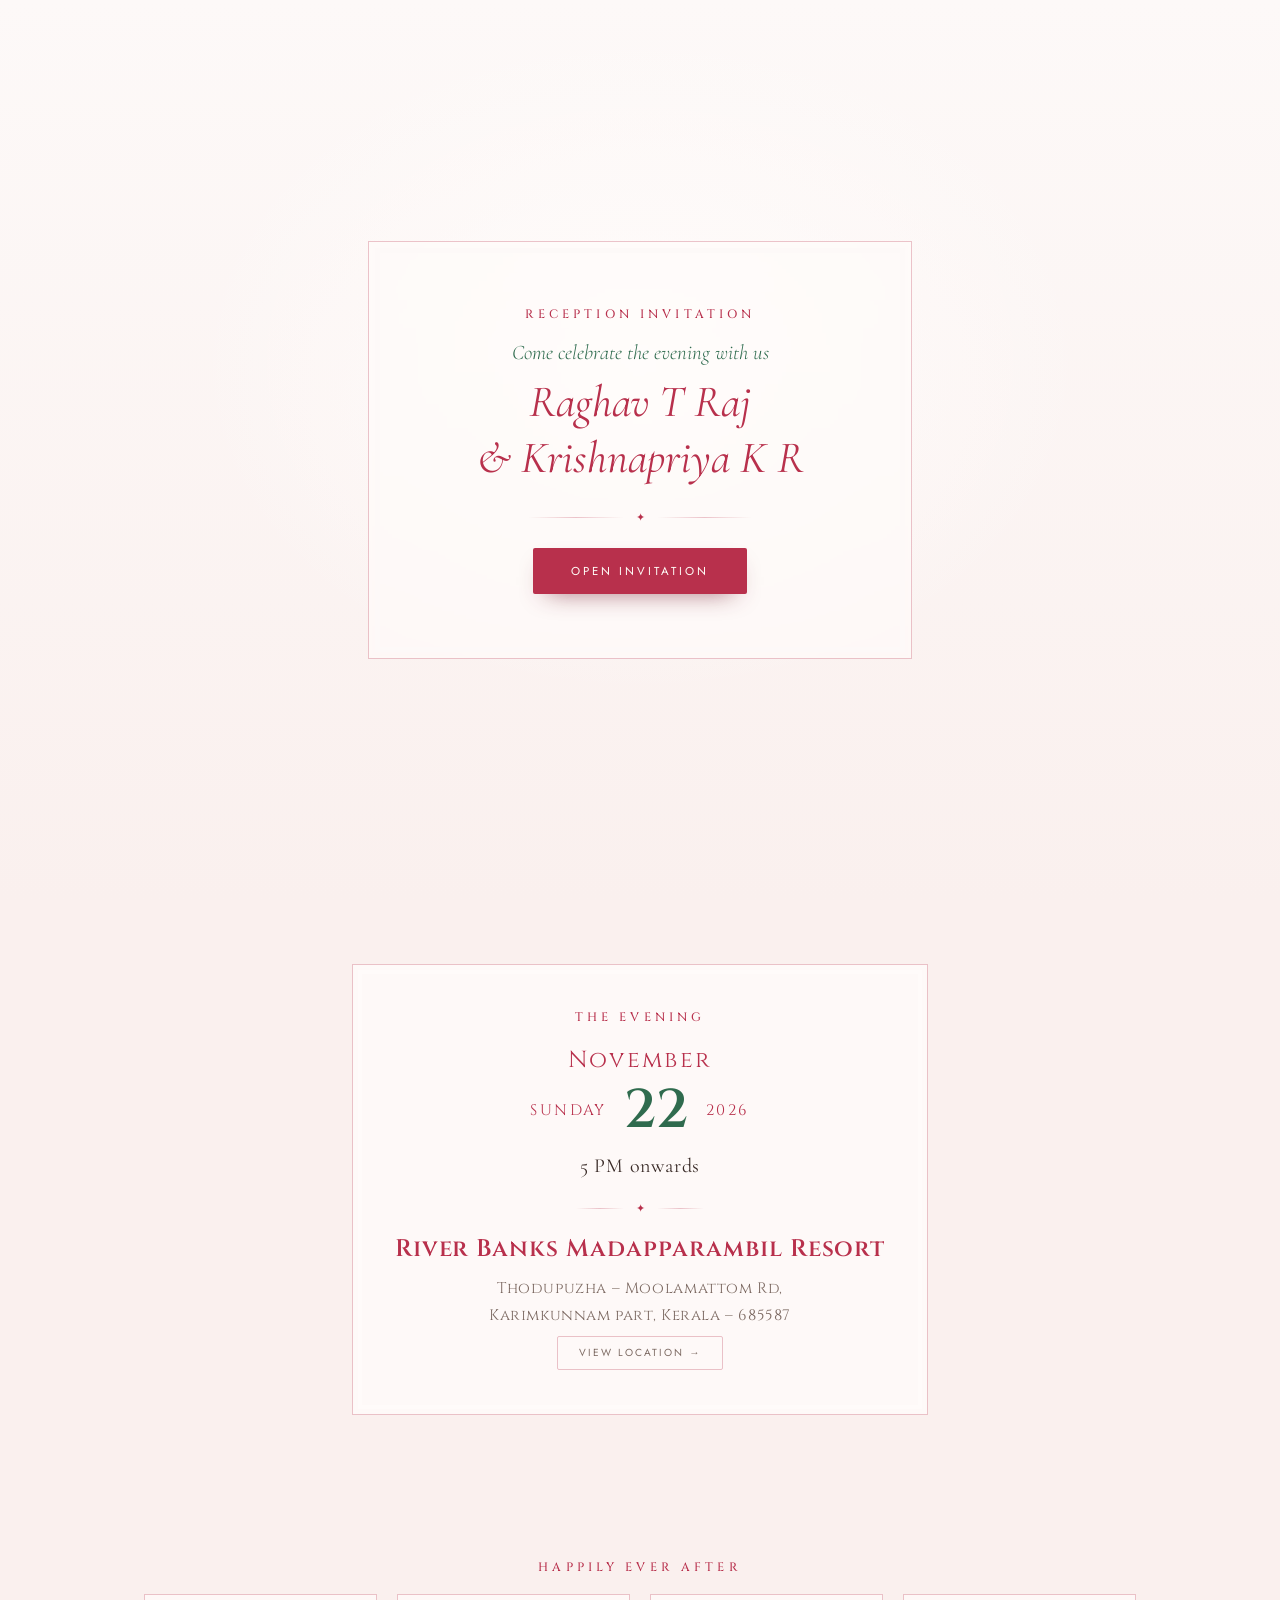
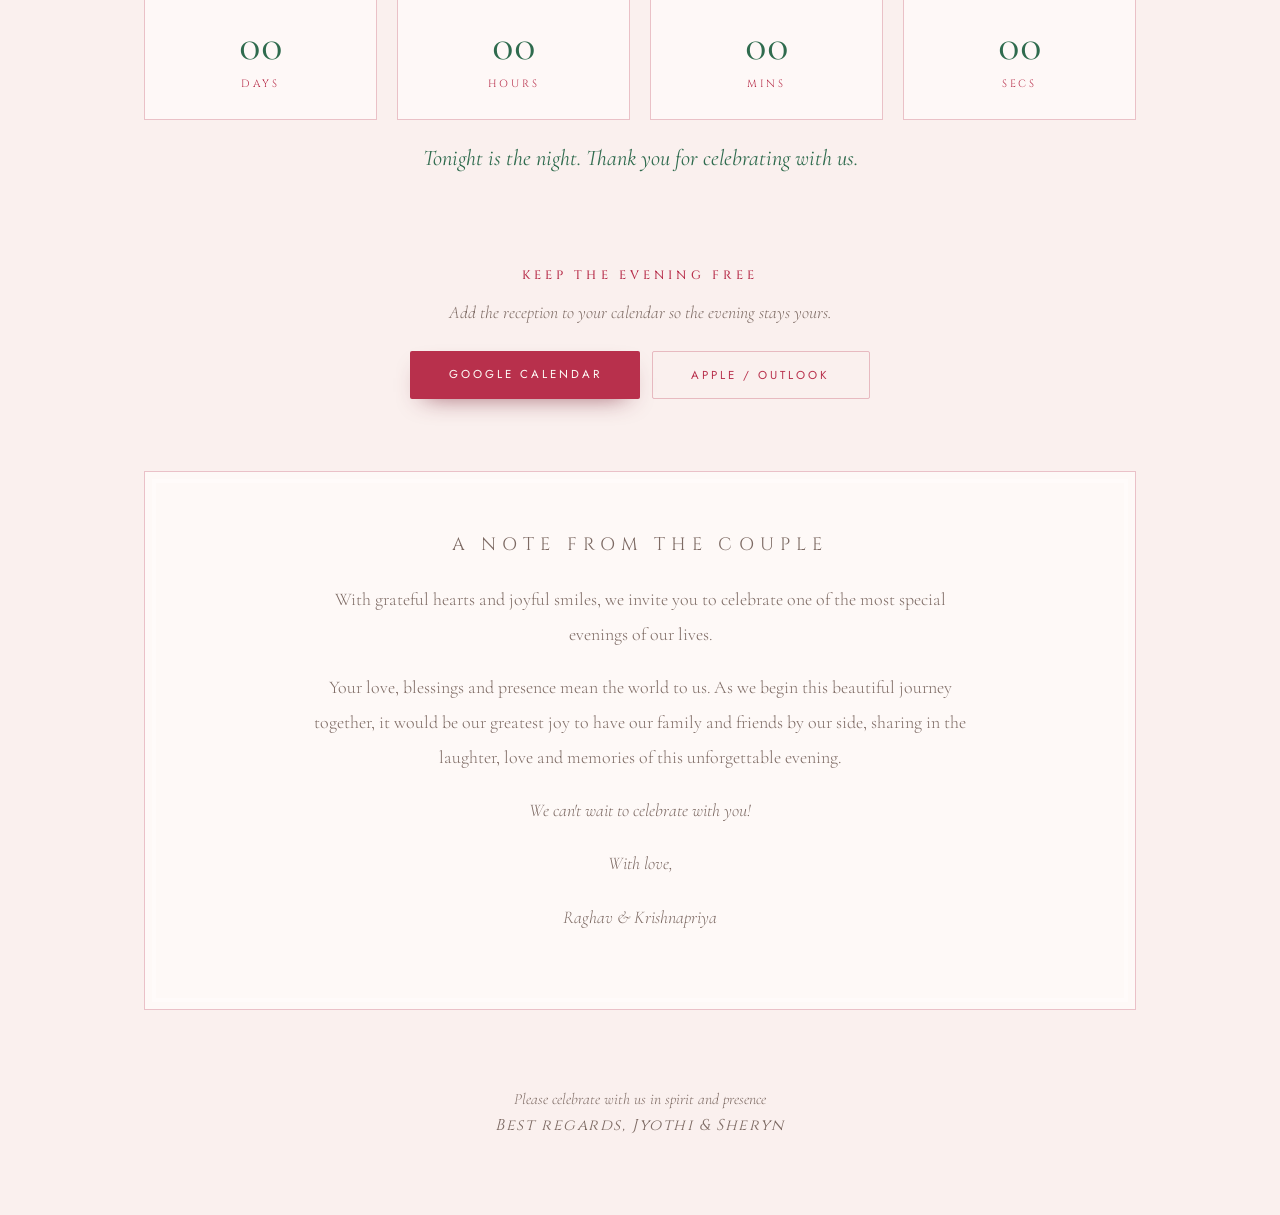
==== reception-8b0696e3be/index.html @ eb533128 "Move each invitation behind an unguessable URL The repository has to be public for free Pages hostin" ====
<!doctype html>
<html lang="en" data-theme="reception">
<head>
<meta charset="utf-8" />
<meta name="viewport" content="width=device-width, initial-scale=1" />
<meta name="robots" content="noindex, nofollow" />

<!-- ══════════════════════════════════════════════════════════
     THE RECEPTION · Sunday 22 November 2026
     Share this link only with guests invited to the reception.
     It carries no link to the wedding page.
     ══════════════════════════════════════════════════════════ -->

<title>Raghav &amp; Krishnapriya — Reception Invitation</title>
<meta name="description" content="Together with our families, we warmly invite you to celebrate the joyous occasion of our wedding reception on Sunday, 22 November 2026 at River Banks Madapparambil Resort." />
<meta property="og:type" content="website" />
<meta property="og:title" content="Raghav T Raj &amp; Krishnapriya K R — Reception Invitation" />
<meta property="og:description" content="Sunday, 22 November 2026 · 5 PM onwards · River Banks Madapparambil Resort, Karimkunnam." />

<link rel="preconnect" href="https://fonts.googleapis.com" />
<link rel="preconnect" href="https://fonts.gstatic.com" crossorigin />
<link href="https://fonts.googleapis.com/css2?family=Cinzel:wght@400;500;600&family=Cormorant+Garamond:ital,wght@0,300;0,400;0,500;0,600;1,300;1,400;1,500&family=Jost:wght@300;400;500&display=swap" rel="stylesheet" />
<link rel="stylesheet" href="../assets/css/styles.css" />
<link rel="icon" href="data:image/svg+xml,%3Csvg xmlns='http://www.w3.org/2000/svg' viewBox='0 0 100 100'%3E%3Ctext y='.9em' font-size='90'%3E%F0%9F%8C%B9%3C/text%3E%3C/svg%3E" />
</head>
<body class="is-locked">

<!-- ── 1. the gate ─────────────────────────────────────── -->
<div class="gate" id="gate">
  <div class="gate__card">
    <p class="eyebrow">Reception Invitation</p>
    <p class="script">Come celebrate the evening with us</p>
    <h1 class="gate__names">Raghav T Raj<br />&amp; Krishnapriya K R</h1>
    <div class="rule"><span></span>&#10022;<span></span></div>
    <button class="btn" id="openInvitation" type="button">Open Invitation</button>
  </div>
</div>

<div class="petals" id="petals" aria-hidden="true"></div>

<main class="page">

  <!-- ── 2. the invitation ─────────────────────────────── -->
  <section class="hero reveal">
    <p class="eyebrow">Wedding Reception</p>

    <p class="family">
      Mr. Raju T R &amp; Mrs Jayashree CK
      <span class="family__house">Thazhathemalayil (h), Thodupuzha East P O</span>
    </p>

    <p class="invitation">
      Together with our families, we warmly invite you to celebrate
      the joyous occasion of our son's wedding reception ceremony.
    </p>

    <h2 class="couple">
      <span class="couple__name">Raghav T Raj</span>
      <span class="couple__amp">&amp;</span>
      <span class="couple__name">Krishnapriya K R</span>
    </h2>

    <div class="rule rule--wide"><span></span>&#10022;<span></span></div>

    <p class="family">
      D/O Mr. Rajesh P R &amp; Mrs S Deepa
      <span class="family__house">Deepukrishna (h), East Kadungalloor, Aluva</span>
    </p>

    <p class="hero__date">Sunday &bull; 22 November 2026</p>

    <a class="scroll-cue" href="#details" aria-label="Scroll to the details"><span></span></a>
  </section>

  <!-- ── 3. the evening ────────────────────────────────── -->
  <section class="events" id="details">
    <div class="events__grid">
      <!--
        data-start / data-end are "YYYY-MM-DDTHH:MM" at the venue and
        data-tz is the venue's UTC offset. The card says "5 PM onwards",
        so the calendar entry is blocked out 5 PM – 9 PM; change data-end
        if you would rather it ran longer or shorter.
      -->
      <article class="card reveal"
               data-event
               data-countdown="true"
               data-title="Wedding Reception — Raghav T Raj &amp; Krishnapriya K R"
               data-start="2026-11-22T17:00"
               data-end="2026-11-22T21:00"
               data-tz="+05:30"
               data-location="River Banks Madapparambil Resort, Thodupuzha - Moolamattom Rd, Karimkunnam, Kerala 685587"
               data-map="https://www.google.com/maps/search/?api=1&amp;query=River%20Banks%20Madapparambil%20Resort%2C%20Thodupuzha%20-%20Moolamattom%20Rd%2C%20Karimkunnam%2C%20Kerala%20685587">
        <p class="eyebrow">The Evening</p>

        <p class="date-block">
          <span class="date-block__month">November</span>
          <span class="date-block__row">
            <span class="date-block__day">Sunday</span>
            <span class="date-block__num">22</span>
            <span class="date-block__year">2026</span>
          </span>
        </p>

        <p class="card__time">5 PM onwards</p>

        <div class="rule rule--sm"><span></span>&#10022;<span></span></div>

        <h3 class="card__venue">River Banks Madapparambil Resort</h3>
        <p class="card__address">
          Thodupuzha &ndash; Moolamattom Rd,<br />
          Karimkunnam part, Kerala &ndash; 685587
        </p>

        <a class="link" data-map-link target="_blank" rel="noopener">View Location &rarr;</a>
      </article>
    </div>
  </section>

  <!-- ── 4. countdown ──────────────────────────────────── -->
  <section class="countdown reveal">
    <p class="eyebrow">Happily Ever After</p>
    <div class="countdown__grid" id="countdownGrid" role="timer">
      <div class="unit"><span class="unit__num" data-days>00</span><span class="unit__label">Days</span></div>
      <div class="unit"><span class="unit__num" data-hours>00</span><span class="unit__label">Hours</span></div>
      <div class="unit"><span class="unit__num" data-mins>00</span><span class="unit__label">Mins</span></div>
      <div class="unit"><span class="unit__num" data-secs>00</span><span class="unit__label">Secs</span></div>
    </div>
    <p class="countdown__done" id="countdownDone" hidden>Tonight is the night. Thank you for celebrating with us.</p>
  </section>

  <!-- ── 5. add to calendar ────────────────────────────── -->
  <section class="calendar reveal">
    <p class="eyebrow">Keep the Evening Free</p>
    <p class="calendar__hint">Add the reception to your calendar so the evening stays yours.</p>
    <div class="calendar__actions" id="calendarActions"></div>
  </section>

  <!-- ── 6. a note from the couple ─────────────────────── -->
  <section class="note reveal">
    <div class="note__frame">
      <p class="eyebrow">A Note From the Couple</p>
      <p>With grateful hearts and joyful smiles, we invite you to celebrate one of
         the most special evenings of our lives.</p>
      <p>Your love, blessings and presence mean the world to us. As we begin this
         beautiful journey together, it would be our greatest joy to have our family
         and friends by our side, sharing in the laughter, love and memories of this
         unforgettable evening.</p>
      <p class="note__accent">We can't wait to celebrate with you!</p>
      <p class="note__sign">With love,</p>
      <p class="note__couple">Raghav &amp; Krishnapriya</p>
    </div>
  </section>

  <footer class="footer">
    <p>Please celebrate with us in spirit and presence</p>
    <p class="footer__regards">Best regards, Jyothi &amp; Sheryn</p>
  </footer>

</main>

<script src="../assets/js/main.js"></script>
</body>
</html>
---- assets/css/styles.css ----
/* ══════════════════════════════════════════════════════════
   Raghav & Krishnapriya — shared stylesheet.

   One layout system, two palettes, matched to the printed
   cards: crimson and deep green on cream. The palette is
   chosen by `data-theme` on <html>:

       data-theme="wedding"    coral-marigold accents
       data-theme="reception"  blush-rose accents
   ══════════════════════════════════════════════════════════ */

:root {
  --cream:     #fdfbf7;
  --cream-2:   #f8f2e9;
  --cream-3:   #f3ead9;
  --wash-1:    #fffdf9;
  --wash-2:    #fbf3ea;
  --wash-3:    #f5ebdc;

  --ink:       #3a2b28;
  --muted:     #7d6a63;
  --crimson:   #b8304c;
  --crimson-d: #99263e;
  --green:     #2f6b4e;
  --petal:     #e8604f;
  --line:      rgba(184, 48, 76, .28);

  --display: "Cinzel", "Cormorant Garamond", Georgia, serif;
  --serif:   "Cormorant Garamond", Georgia, "Times New Roman", serif;
  --sans:    "Jost", "Helvetica Neue", Arial, sans-serif;

  --measure: 62rem;
  --ease: cubic-bezier(.22, .61, .36, 1);

  /* A tiny tiled noise field, inline so the page stays one request. */
  --grain: url("data:image/svg+xml,%3Csvg xmlns='http://www.w3.org/2000/svg' width='180' height='180'%3E%3Cfilter id='n'%3E%3CfeTurbulence type='fractalNoise' baseFrequency='.85' numOctaves='3'/%3E%3C/filter%3E%3Crect width='100%25' height='100%25' filter='url(%23n)' opacity='.2'/%3E%3C/svg%3E");
}

[data-theme="reception"] {
  --cream:   #fdf9f8;
  --cream-2: #faf0ee;
  --cream-3: #f4e4e2;
  --wash-1:  #fffcfb;
  --wash-2:  #fdf1ef;
  --wash-3:  #f8e6e4;
  --petal:   #e9a7ae;
}

*, *::before, *::after { box-sizing: border-box; }

html { scroll-behavior: smooth; }

body {
  margin: 0;
  min-height: 100dvh;
  font-family: var(--serif);
  color: var(--ink);
  background: var(--cream-2);
  -webkit-font-smoothing: antialiased;
  text-rendering: optimizeLegibility;
}

/* Cream wash plus a faint grain, so large flat areas never
   read as plain white. */
body::before {
  content: "";
  position: fixed;
  inset: 0;
  z-index: -2;
  background:
    radial-gradient(60rem 40rem at 15% -10%, var(--wash-1) 0%, transparent 60%),
    radial-gradient(50rem 40rem at 90% 8%, var(--wash-2) 0%, transparent 55%),
    radial-gradient(70rem 50rem at 50% 110%, var(--wash-3) 0%, transparent 60%),
    linear-gradient(180deg, var(--cream), var(--cream-2) 55%, var(--cream-3));
}

body::after {
  content: "";
  position: fixed;
  inset: 0;
  z-index: -1;
  opacity: .25;
  pointer-events: none;
  background-image: var(--grain);
}

body.is-locked { overflow: hidden; }

/* ── shared type ───────────────────────────────────────── */

.eyebrow {
  margin: 0 0 1.1rem;
  font-family: var(--display);
  font-weight: 500;
  font-size: clamp(.64rem, 1.6vw, .76rem);
  letter-spacing: .34em;
  text-transform: uppercase;
  color: var(--crimson);
}

.script {
  margin: 0 0 .6rem;
  font-family: var(--serif);
  font-style: italic;
  font-size: clamp(1.05rem, 3vw, 1.3rem);
  font-weight: 300;
  color: var(--green);
}

.rule {
  display: flex;
  align-items: center;
  justify-content: center;
  gap: .75rem;
  margin: 1.5rem auto;
  max-width: 14rem;
  color: var(--crimson);
  font-size: .7rem;
}

.rule span {
  flex: 1;
  height: 1px;
  background: linear-gradient(90deg, transparent, var(--line), transparent);
}

.rule--wide { max-width: 22rem; }
.rule--sm   { max-width: 8rem; margin: 1.1rem auto; }

.btn {
  display: inline-block;
  padding: .95rem 2.4rem;
  border: 0;
  border-radius: 2px;
  background: var(--crimson);
  color: #fffdf8;
  font-family: var(--sans);
  font-size: .72rem;
  font-weight: 400;
  letter-spacing: .26em;
  text-transform: uppercase;
  text-decoration: none;
  cursor: pointer;
  box-shadow: 0 10px 26px -14px rgba(120, 30, 50, .85);
  transition: background .35s var(--ease), transform .35s var(--ease), box-shadow .35s var(--ease);
}

.btn:hover, .btn:focus-visible {
  background: var(--crimson-d);
  transform: translateY(-2px);
  box-shadow: 0 16px 34px -16px rgba(120, 30, 50, .9);
}

.btn--ghost {
  background: transparent;
  color: var(--crimson);
  border: 1px solid var(--line);
  box-shadow: none;
}

.btn--ghost:hover, .btn--ghost:focus-visible {
  background: color-mix(in srgb, var(--crimson) 10%, transparent);
  color: var(--crimson-d);
  box-shadow: none;
}

:focus-visible { outline: 2px solid var(--crimson); outline-offset: 3px; }

.link {
  display: inline-block;
  margin-top: .4rem;
  padding: .55rem 1.3rem;
  border: 1px solid var(--line);
  border-radius: 2px;
  font-family: var(--sans);
  font-size: .64rem;
  letter-spacing: .2em;
  text-transform: uppercase;
  color: var(--muted);
  text-decoration: none;
  transition: background .3s var(--ease), color .3s var(--ease), border-color .3s var(--ease);
}

.link:hover, .link:focus-visible {
  background: color-mix(in srgb, var(--crimson) 10%, transparent);
  border-color: var(--crimson);
  color: var(--crimson-d);
}

/* ── family and couple blocks ──────────────────────────── */

.family {
  margin: 0;
  font-family: var(--display);
  font-size: clamp(.95rem, 2.6vw, 1.2rem);
  font-weight: 400;
  line-height: 1.6;
  letter-spacing: .04em;
  color: var(--crimson);
}

.family__house {
  display: block;
  margin-top: .3rem;
  font-family: var(--serif);
  font-size: clamp(.88rem, 2.2vw, 1rem);
  font-weight: 300;
  letter-spacing: .02em;
  color: var(--muted);
}

.invitation {
  max-width: 34rem;
  margin: 1.75rem auto;
  font-family: var(--display);
  font-size: clamp(.82rem, 2.1vw, .95rem);
  font-weight: 400;
  line-height: 2;
  letter-spacing: .06em;
  color: var(--green);
}

.couple {
  margin: 0;
  display: flex;
  flex-direction: column;
  align-items: center;
  gap: .1rem;
  font-family: var(--serif);
  font-style: italic;
  font-weight: 400;
  line-height: 1.15;
  color: var(--crimson);
}

.couple__name { font-size: clamp(2.3rem, 9vw, 4.2rem); }

.couple__amp {
  font-size: clamp(1.5rem, 5vw, 2.4rem);
  line-height: 1.4;
  color: var(--crimson);
  opacity: .85;
}

/* ── 1. the gate ───────────────────────────────────────── */

.gate {
  position: fixed;
  inset: 0;
  z-index: 40;
  display: grid;
  place-items: center;
  padding: 1.25rem;
  background:
    radial-gradient(40rem 30rem at 50% 40%, var(--wash-1) 0%, transparent 70%),
    linear-gradient(180deg, var(--cream), var(--cream-2));
  transition: opacity .9s var(--ease), visibility .9s;
}

.gate.is-open { opacity: 0; visibility: hidden; }

.gate__card {
  width: min(34rem, 100%);
  padding: clamp(2.5rem, 7vw, 4rem) clamp(1.5rem, 5vw, 3rem);
  text-align: center;
  border: 1px solid var(--line);
  outline: 5px solid var(--cream);
  outline-offset: -12px;
  background: color-mix(in srgb, var(--wash-1) 62%, transparent);
  backdrop-filter: blur(2px);
  animation: rise 1.1s var(--ease) both;
}

.gate__names {
  margin: .4rem 0 0;
  font-family: var(--serif);
  font-style: italic;
  font-weight: 400;
  font-size: clamp(1.9rem, 7vw, 2.8rem);
  line-height: 1.25;
  color: var(--crimson);
}

/* ── 2. hero ───────────────────────────────────────────── */

.page { position: relative; z-index: 1; }

.hero {
  position: relative;
  min-height: 100dvh;
  display: flex;
  flex-direction: column;
  align-items: center;
  justify-content: center;
  padding: 5.5rem 1.25rem 6rem;
  text-align: center;
}

.hero__date {
  margin-top: 2.25rem;
  font-family: var(--display);
  font-size: clamp(.72rem, 2vw, .86rem);
  letter-spacing: .3em;
  text-transform: uppercase;
  color: var(--ink);
}

.scroll-cue {
  position: absolute;
  bottom: 2.25rem;
  width: 1px;
  height: 3.5rem;
  background: linear-gradient(180deg, transparent, var(--line));
}

.scroll-cue span {
  position: absolute;
  left: 50%;
  width: 5px;
  height: 5px;
  margin-left: -2.5px;
  border-radius: 50%;
  background: var(--crimson);
  animation: drop 2.4s var(--ease) infinite;
}

/* ── 3. event card ─────────────────────────────────────── */

.events { padding: clamp(2rem, 6vw, 4rem) 1.25rem; }

.events__grid {
  max-width: 36rem;
  margin: 0 auto;
}

.card {
  padding: clamp(1.75rem, 4vw, 2.75rem) clamp(1.25rem, 3vw, 2rem);
  text-align: center;
  background: color-mix(in srgb, var(--wash-1) 74%, transparent);
  border: 1px solid var(--line);
  outline: 4px solid color-mix(in srgb, var(--wash-1) 74%, transparent);
  outline-offset: -10px;
  backdrop-filter: blur(2px);
  transition: transform .5s var(--ease), box-shadow .5s var(--ease);
}

.card:hover {
  transform: translateY(-4px);
  box-shadow: 0 24px 48px -32px rgba(120, 30, 50, .45);
}

/* The big date, set like the printed card: month above,
   numeral flanked by the weekday and the year. */
.date-block {
  margin: 0 0 1rem;
  font-family: var(--display);
  color: var(--crimson);
}

.date-block__month {
  display: block;
  font-size: clamp(1.1rem, 3.4vw, 1.45rem);
  letter-spacing: .1em;
}

.date-block__row {
  display: flex;
  align-items: center;
  justify-content: center;
  gap: clamp(.6rem, 2.5vw, 1.1rem);
  margin-top: .5rem;
}

.date-block__day,
.date-block__year {
  font-size: clamp(.8rem, 2.2vw, .95rem);
  letter-spacing: .16em;
  text-transform: uppercase;
}

.date-block__num {
  font-size: clamp(2.4rem, 9vw, 3.4rem);
  font-weight: 600;
  line-height: 1;
  color: var(--green);
}

.card__time {
  margin: 0 0 1.5rem;
  font-family: var(--serif);
  font-size: clamp(1.05rem, 3vw, 1.25rem);
  letter-spacing: .04em;
  color: var(--ink);
}

.card__venue {
  margin: 0;
  font-family: var(--display);
  font-weight: 600;
  font-size: clamp(1.15rem, 3.4vw, 1.5rem);
  letter-spacing: .04em;
  line-height: 1.35;
  color: var(--crimson);
}

.card__address {
  margin: .6rem auto 0;
  max-width: 24rem;
  font-family: var(--display);
  font-size: clamp(.82rem, 2.2vw, .95rem);
  font-weight: 400;
  line-height: 1.8;
  letter-spacing: .04em;
  color: var(--muted);
}

/* ── 4. countdown ──────────────────────────────────────── */

.countdown {
  padding: clamp(3rem, 8vw, 5rem) 1.25rem clamp(2rem, 5vw, 3rem);
  text-align: center;
}

.countdown__grid {
  max-width: var(--measure);
  margin: 0 auto;
  display: grid;
  gap: clamp(.6rem, 2vw, 1.25rem);
  grid-template-columns: repeat(4, 1fr);
}

.unit {
  padding: clamp(1rem, 3vw, 1.75rem) .4rem;
  background: color-mix(in srgb, var(--wash-1) 68%, transparent);
  border: 1px solid var(--line);
}

.unit__num {
  display: block;
  font-size: clamp(1.7rem, 6vw, 2.75rem);
  font-weight: 400;
  font-variant-numeric: tabular-nums;
  line-height: 1;
  color: var(--green);
}

.unit__label {
  display: block;
  margin-top: .65rem;
  font-family: var(--display);
  font-size: clamp(.55rem, 1.6vw, .66rem);
  letter-spacing: .26em;
  text-transform: uppercase;
  color: var(--crimson);
}

.countdown__done {
  max-width: 30rem;
  margin: 1.5rem auto 0;
  font-style: italic;
  font-size: clamp(1.1rem, 3.4vw, 1.4rem);
  color: var(--green);
}

/* ── 5. add to calendar ────────────────────────────────── */

.calendar {
  padding: clamp(2rem, 5vw, 3rem) 1.25rem clamp(3rem, 7vw, 4.5rem);
  text-align: center;
}

.calendar__hint {
  max-width: 30rem;
  margin: 0 auto 1.75rem;
  font-style: italic;
  font-weight: 300;
  font-size: clamp(1rem, 2.4vw, 1.1rem);
  color: var(--muted);
}

.calendar__actions {
  display: flex;
  flex-wrap: wrap;
  gap: .75rem;
  justify-content: center;
}

/* ── 6. note from the couple ───────────────────────────── */

.note { padding: 0 1.25rem clamp(3rem, 8vw, 5rem); }

.note__frame {
  max-width: var(--measure);
  margin: 0 auto;
  padding: clamp(2rem, 6vw, 3.5rem) clamp(1.5rem, 5vw, 4rem);
  text-align: center;
  background: color-mix(in srgb, var(--wash-1) 72%, transparent);
  border: 1px solid var(--line);
  outline: 4px solid color-mix(in srgb, var(--wash-1) 72%, transparent);
  outline-offset: -12px;
  backdrop-filter: blur(2px);
}

.note__frame p {
  max-width: 42rem;
  margin: 0 auto 1.15rem;
  font-size: clamp(1rem, 2.3vw, 1.12rem);
  font-weight: 300;
  line-height: 1.95;
  color: var(--muted);
}

.note__accent {
  font-style: italic;
  color: var(--green);
}

.note__sign {
  margin-top: 2rem;
  font-style: italic;
}

.note__couple {
  margin-bottom: 0;
  font-family: var(--serif);
  font-style: italic;
  font-size: clamp(1.4rem, 5vw, 1.9rem);
  color: var(--crimson);
}

.footer {
  padding: 0 1.25rem clamp(3rem, 7vw, 4.5rem);
  text-align: center;
}

.footer p {
  margin: 0 0 .4rem;
  font-style: italic;
  font-weight: 300;
  font-size: .98rem;
  color: var(--muted);
}

.footer__regards {
  font-family: var(--display);
  font-style: normal;
  letter-spacing: .1em;
  color: var(--crimson);
}

/* ── the neutral root page ─────────────────────────────── */

.holding {
  min-height: 100dvh;
  display: grid;
  place-items: center;
  padding: 1.25rem;
  text-align: center;
}

.holding__card {
  width: min(32rem, 100%);
  padding: clamp(2.5rem, 7vw, 4rem) clamp(1.5rem, 5vw, 3rem);
  border: 1px solid var(--line);
  outline: 5px solid var(--cream);
  outline-offset: -12px;
  background: color-mix(in srgb, var(--wash-1) 62%, transparent);
  animation: rise 1.1s var(--ease) both;
}

.holding__names {
  margin: .4rem 0 0;
  font-family: var(--serif);
  font-style: italic;
  font-weight: 400;
  font-size: clamp(1.9rem, 7vw, 2.6rem);
  line-height: 1.25;
  color: var(--crimson);
}

.holding__hint {
  max-width: 24rem;
  margin: 0 auto;
  font-style: italic;
  font-weight: 300;
  line-height: 1.8;
  color: var(--muted);
}

/* ── petals ────────────────────────────────────────────── */

.petals {
  position: fixed;
  inset: 0;
  z-index: 2;
  overflow: hidden;
  pointer-events: none;
}

.petal {
  position: absolute;
  top: -8vh;
  width: 12px;
  height: 12px;
  border-radius: 60% 0 60% 0;
  background: var(--petal);
  opacity: .5;
  animation: fall linear infinite;
}

/* ── motion ────────────────────────────────────────────── */

.reveal {
  opacity: 0;
  transform: translateY(26px);
  transition: opacity 1.1s var(--ease), transform 1.1s var(--ease);
}

.reveal.is-visible { opacity: 1; transform: none; }

@keyframes rise {
  from { opacity: 0; transform: translateY(18px); }
  to   { opacity: 1; transform: none; }
}

@keyframes drop {
  0%   { top: 0;    opacity: 0; }
  30%  {            opacity: 1; }
  100% { top: 100%; opacity: 0; }
}

@keyframes fall {
  0%   { transform: translate3d(0, 0, 0) rotate(0deg); }
  100% { transform: translate3d(var(--drift, 6vw), 112vh, 0) rotate(540deg); }
}

@media (prefers-reduced-motion: reduce) {
  html { scroll-behavior: auto; }
  .reveal { opacity: 1; transform: none; transition: none; }
  .petals { display: none; }
  .scroll-cue span { animation: none; }
  *, *::before, *::after { animation-duration: .001ms !important; }
}

@media (max-width: 30rem) {
  .countdown__grid { grid-template-columns: repeat(2, 1fr); }
}
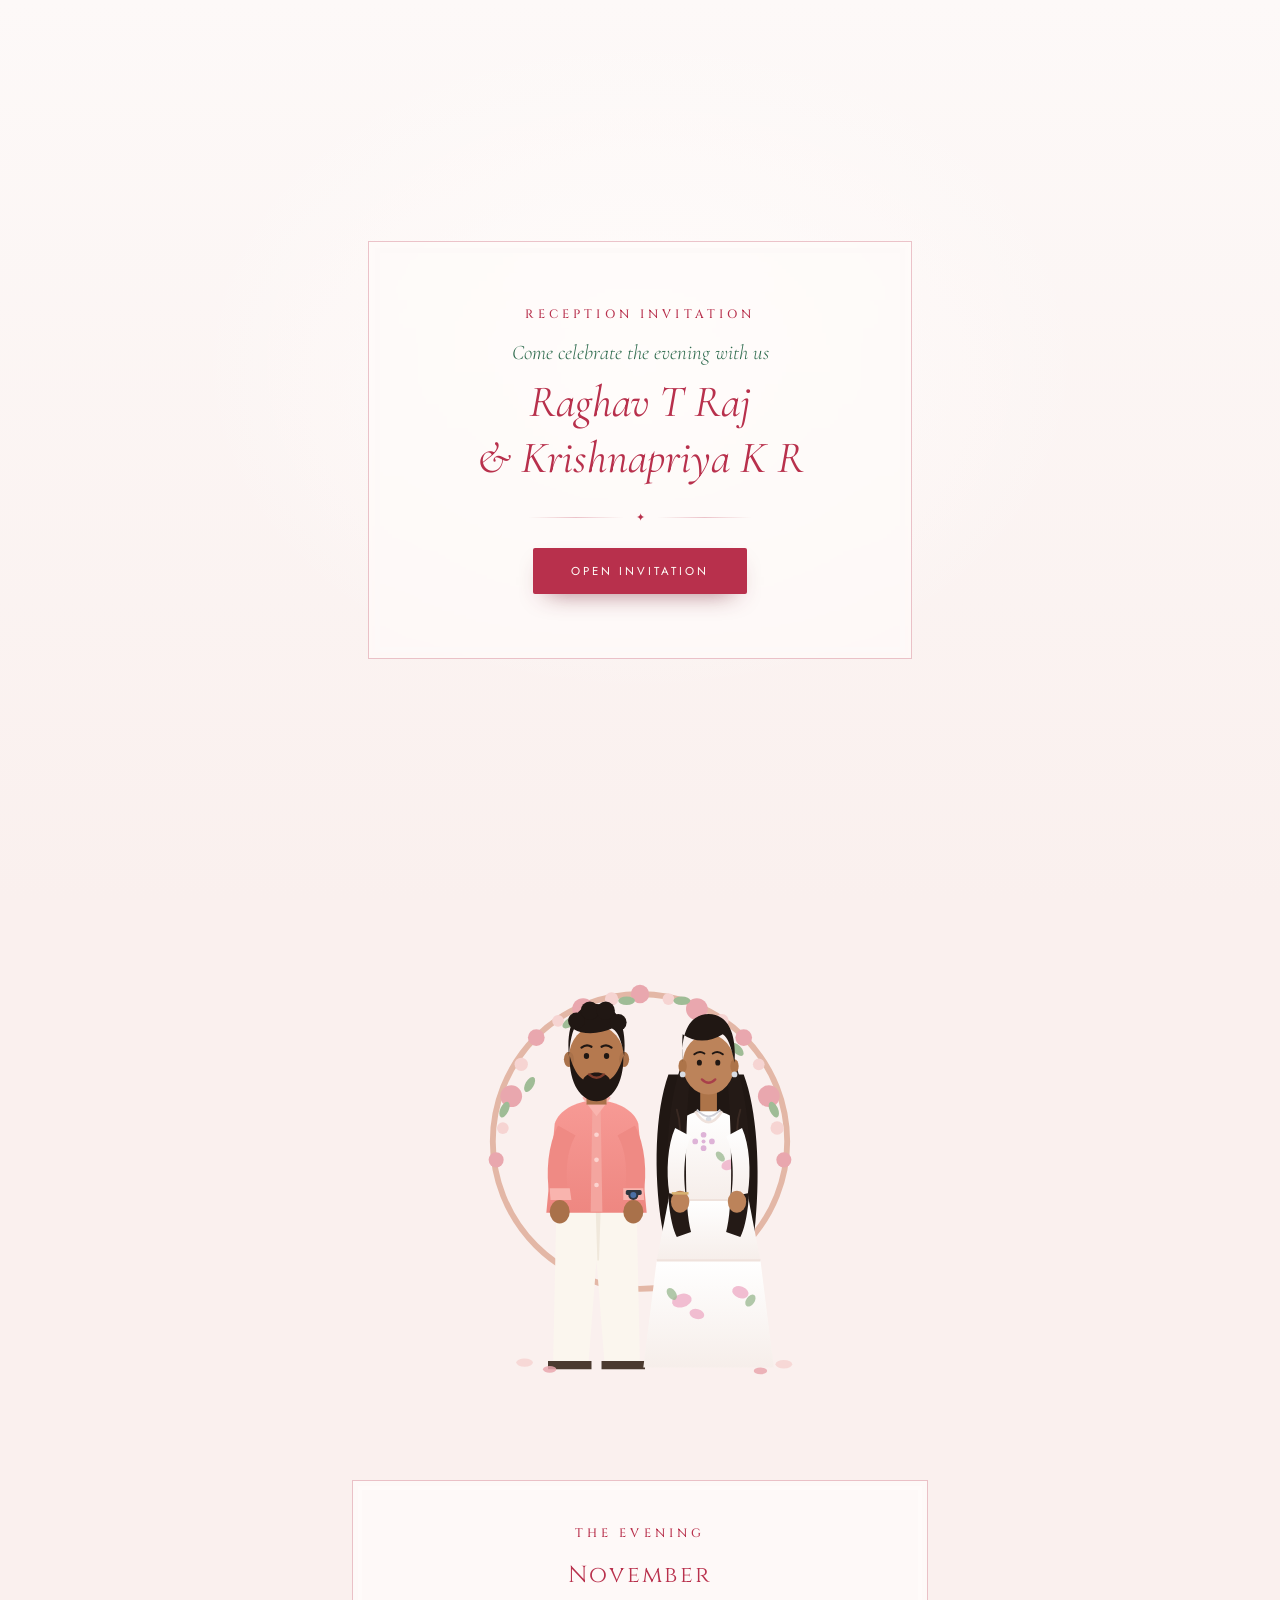
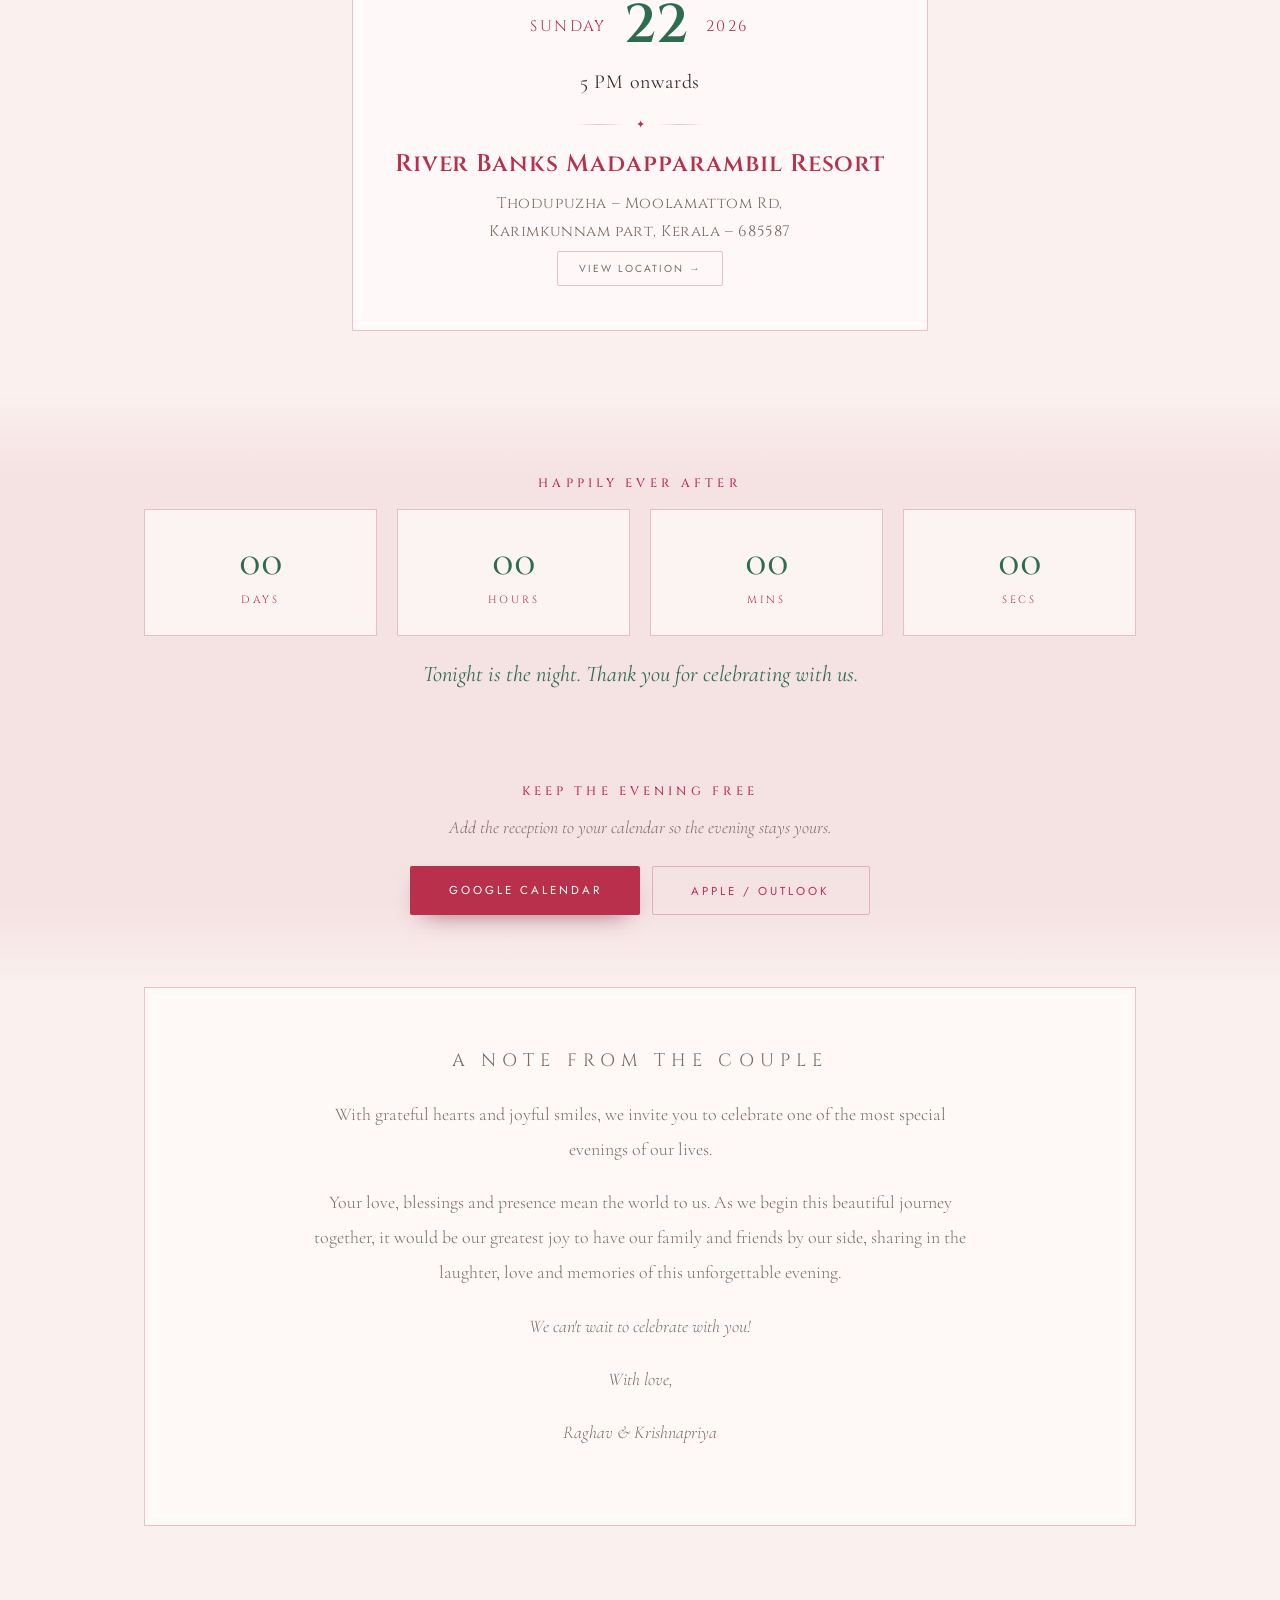
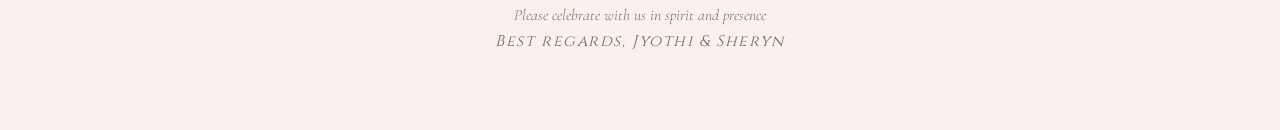
==== commit 2c47cf43: "Illustrate both invitations with the couple as vector characters Adds hand-drawn SVG of the couple t" ====
--- a/reception-8b0696e3be/index.html
+++ b/reception-8b0696e3be/index.html
@@ -40,6 +40,8 @@
 
 <main class="page">
 
+  <img class="garland" src="../assets/img/garland-reception.svg" alt="" aria-hidden="true" />
+
   <!-- ── 2. the invitation ─────────────────────────────── -->
   <section class="hero reveal">
     <p class="eyebrow">Wedding Reception</p>
@@ -70,6 +72,12 @@
     <p class="hero__date">Sunday &bull; 22 November 2026</p>
 
     <a class="scroll-cue" href="#details" aria-label="Scroll to the details"><span></span></a>
+  </section>
+
+  <!-- ── the couple ─────────────────────────────────── -->
+  <section class="portrait reveal">
+    <img src="../assets/img/couple-reception.svg" width="440" height="530"
+         alt="An illustration of Raghav and Krishnapriya dressed for the reception" />
   </section>
 
   <!-- ── 3. the evening ────────────────────────────────── -->
@@ -116,6 +124,8 @@
     </div>
   </section>
 
+  <div class="band">
+
   <!-- ── 4. countdown ──────────────────────────────────── -->
   <section class="countdown reveal">
     <p class="eyebrow">Happily Ever After</p>
@@ -134,6 +144,8 @@
     <p class="calendar__hint">Add the reception to your calendar so the evening stays yours.</p>
     <div class="calendar__actions" id="calendarActions"></div>
   </section>
+
+  </div>
 
   <!-- ── 6. a note from the couple ─────────────────────── -->
   <section class="note reveal">
--- a/assets/css/styles.css
+++ b/assets/css/styles.css
@@ -292,7 +292,8 @@
   flex-direction: column;
   align-items: center;
   justify-content: center;
-  padding: 5.5rem 1.25rem 6rem;
+  /* the top padding clears the hanging garland */
+  padding: clamp(7rem, 14vw, 10rem) 1.25rem 6rem;
   text-align: center;
 }
 
@@ -587,6 +588,46 @@
   color: var(--muted);
 }
 
+/* ── illustration and colour ───────────────────────────── */
+
+/* Hanging flowers across the very top, as on the printed card.
+   It stretches to any width and is purely decorative. */
+.garland {
+  position: absolute;
+  top: 0;
+  left: 0;
+  width: 100%;
+  height: clamp(5rem, 11vw, 8.5rem);
+  object-fit: cover;
+  object-position: top center;
+  pointer-events: none;
+  z-index: 3;
+  opacity: .9;
+}
+
+.portrait {
+  padding: clamp(1rem, 3vw, 2rem) 1.25rem clamp(1.5rem, 4vw, 2.5rem);
+  text-align: center;
+}
+
+.portrait img {
+  display: block;
+  width: min(23rem, 74vw);
+  height: auto;
+  margin: 0 auto;
+}
+
+/* A soft wash of the page's own colour behind the countdown and
+   the calendar buttons, so the middle of the page is not all cream. */
+.band {
+  background:
+    linear-gradient(180deg,
+      transparent,
+      color-mix(in srgb, var(--crimson) 7%, transparent) 14%,
+      color-mix(in srgb, var(--crimson) 7%, transparent) 86%,
+      transparent);
+}
+
 /* ── petals ────────────────────────────────────────────── */
 
 .petals {
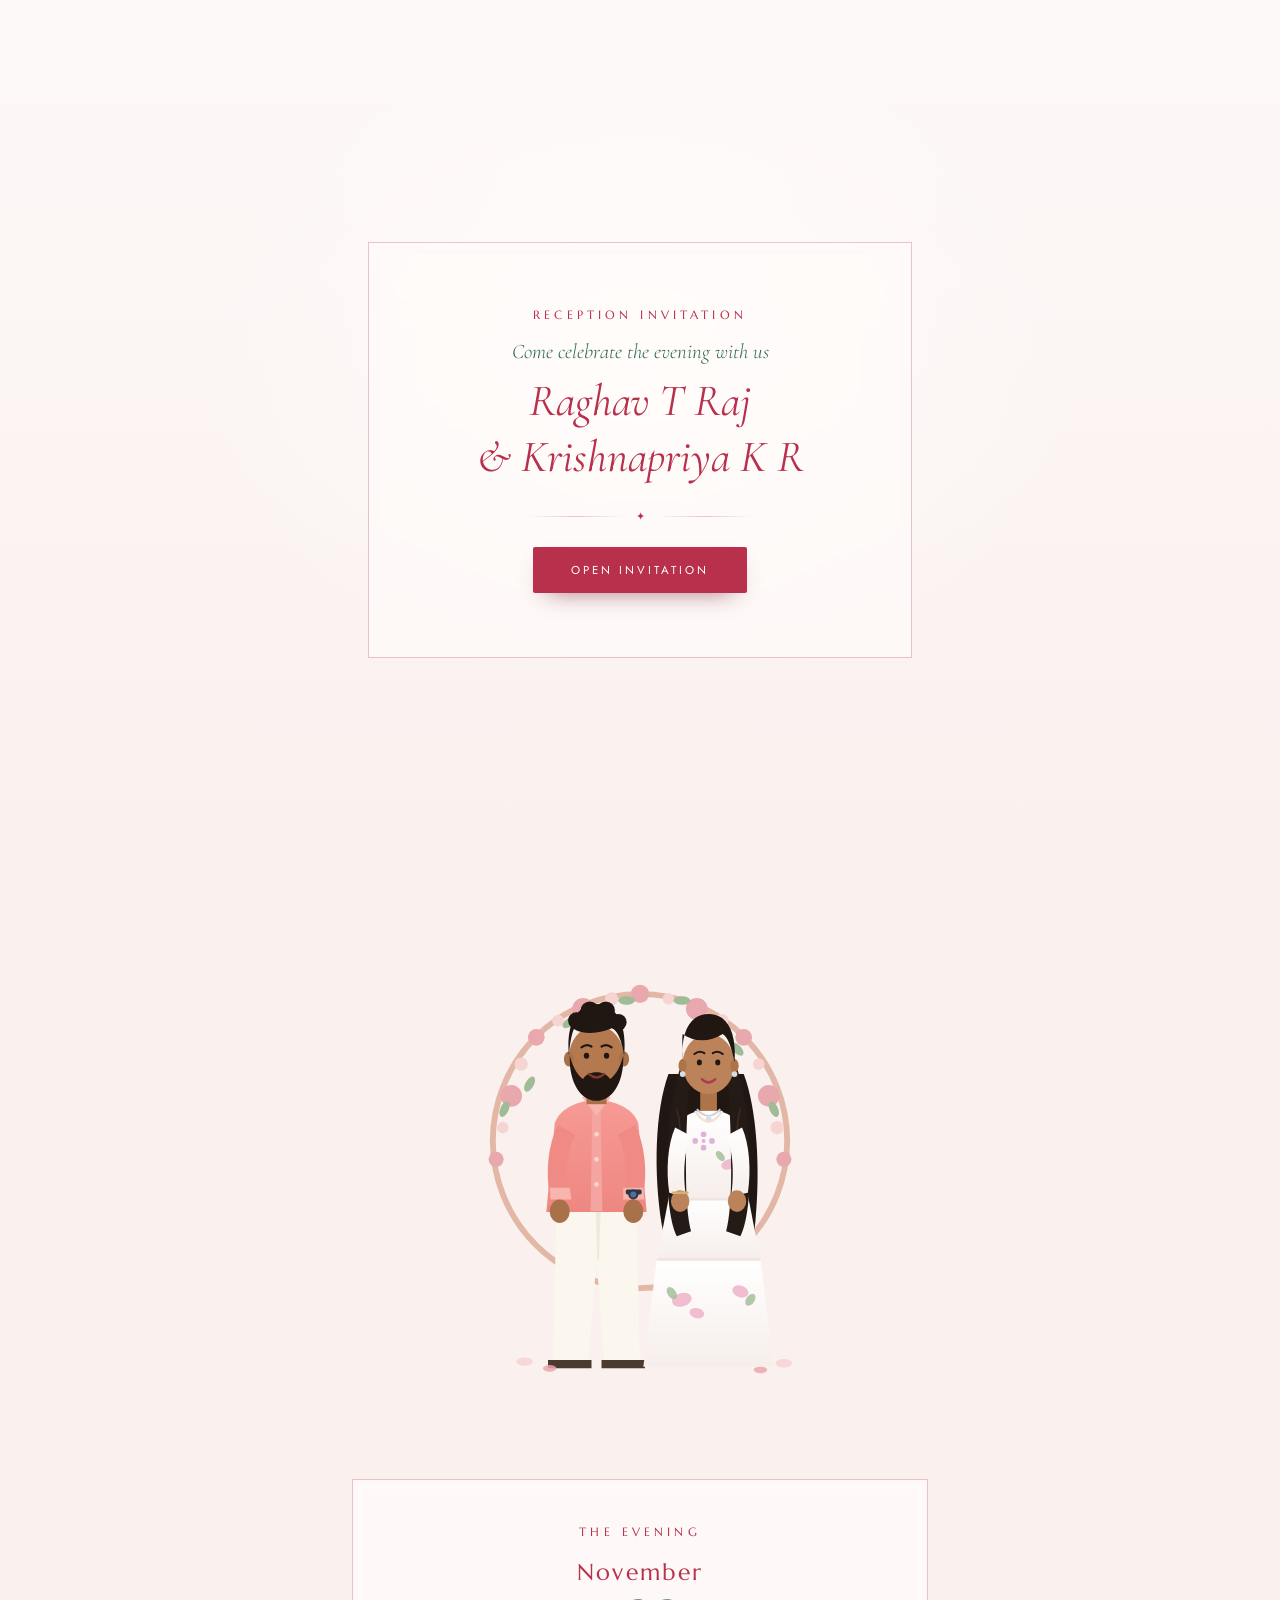
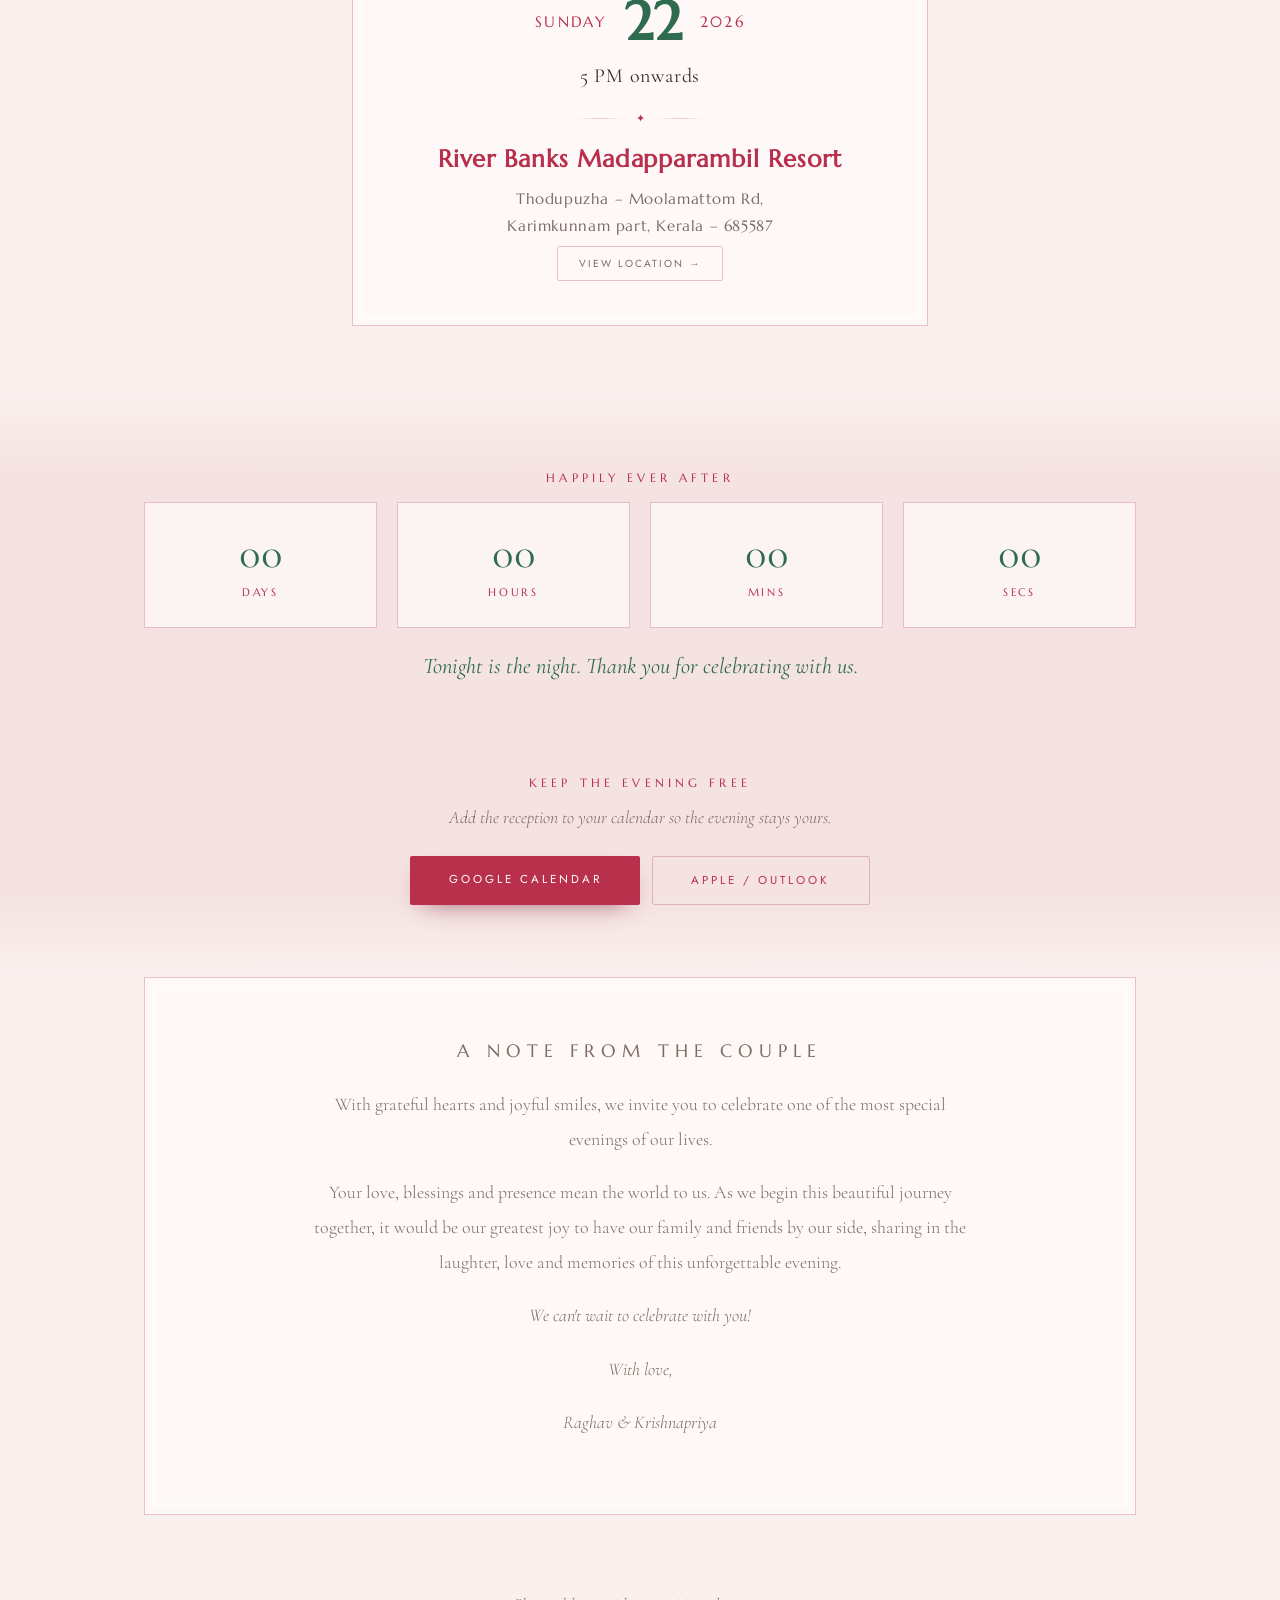
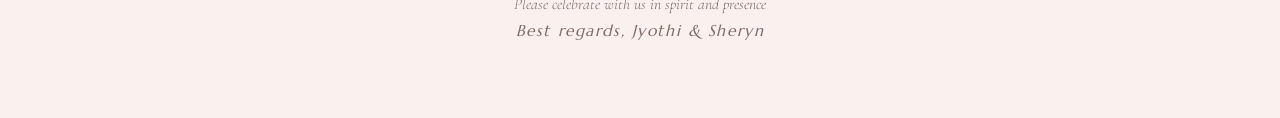
==== commit 92daed5a: "Open the wedding invitation on the couple's artwork The supplied artwork now fills the opening scree" ====
--- a/reception-8b0696e3be/index.html
+++ b/reception-8b0696e3be/index.html
@@ -19,7 +19,7 @@
 
 <link rel="preconnect" href="https://fonts.googleapis.com" />
 <link rel="preconnect" href="https://fonts.gstatic.com" crossorigin />
-<link href="https://fonts.googleapis.com/css2?family=Cinzel:wght@400;500;600&family=Cormorant+Garamond:ital,wght@0,300;0,400;0,500;0,600;1,300;1,400;1,500&family=Jost:wght@300;400;500&display=swap" rel="stylesheet" />
+<link href="https://fonts.googleapis.com/css2?family=Marcellus&family=Cormorant+Garamond:ital,wght@0,300;0,400;0,500;0,600;1,300;1,400;1,500&family=Jost:wght@300;400;500&display=swap" rel="stylesheet" />
 <link rel="stylesheet" href="../assets/css/styles.css" />
 <link rel="icon" href="data:image/svg+xml,%3Csvg xmlns='http://www.w3.org/2000/svg' viewBox='0 0 100 100'%3E%3Ctext y='.9em' font-size='90'%3E%F0%9F%8C%B9%3C/text%3E%3C/svg%3E" />
 </head>
--- a/assets/css/styles.css
+++ b/assets/css/styles.css
@@ -23,11 +23,13 @@
   --crimson-d: #99263e;
   --green:     #2f6b4e;
   --petal:     #e8604f;
+  --gold-lamp: #c08a2e;
   --line:      rgba(184, 48, 76, .28);
 
-  --display: "Cinzel", "Cormorant Garamond", Georgia, serif;
-  --serif:   "Cormorant Garamond", Georgia, "Times New Roman", serif;
-  --sans:    "Jost", "Helvetica Neue", Arial, sans-serif;
+  --display:   "Marcellus", "Cormorant Garamond", Georgia, serif;
+  --serif:     "Cormorant Garamond", Georgia, "Times New Roman", serif;
+  --sans:      "Jost", "Helvetica Neue", Arial, sans-serif;
+  --malayalam: "Noto Serif Malayalam", "Cormorant Garamond", serif;
 
   --measure: 62rem;
   --ease: cubic-bezier(.22, .61, .36, 1);
@@ -259,6 +261,11 @@
 
 .gate.is-open { opacity: 0; visibility: hidden; }
 
+/* The script sets [hidden] once the fade is done. Say it here too:
+   the display on .gate--photo would otherwise outrank the browser's
+   own [hidden] rule and leave the element in the layout. */
+.gate[hidden] { display: none; }
+
 .gate__card {
   width: min(34rem, 100%);
   padding: clamp(2.5rem, 7vw, 4rem) clamp(1.5rem, 5vw, 3rem);
@@ -279,6 +286,120 @@
   font-size: clamp(1.9rem, 7vw, 2.8rem);
   line-height: 1.25;
   color: var(--crimson);
+}
+
+/* The opening card carrying the artwork full screen.
+   The picture is named on the element itself, as --photo, so
+   changing it never means touching this file. */
+.gate--photo {
+  display: grid;
+  grid-template-rows: 1fr auto;
+  place-items: stretch;
+  padding: 0;
+  background: var(--cream);
+  overflow-y: auto;
+}
+
+.gate--photo::before {
+  content: "";
+  position: absolute;
+  inset: 0;
+  background-image: var(--photo);
+  background-size: cover;
+  /* high enough that both their faces clear the veil */
+  background-position: center 8%;
+  background-repeat: no-repeat;
+}
+
+/* The veil sits under them, never across them. */
+.gate__veil {
+  position: relative;
+  grid-row: 2;
+  padding: clamp(5rem, 16vh, 9rem) 1.5rem clamp(2rem, 5vh, 3rem);
+  text-align: center;
+  background: linear-gradient(
+    180deg,
+    rgba(253, 251, 247, 0) 0%,
+    rgba(253, 251, 247, .30) 18%,
+    rgba(252, 248, 241, .80) 38%,
+    rgba(250, 246, 238, .96) 56%,
+    var(--cream) 78%
+  );
+}
+
+.gate__veil .gate__names { margin-top: .1rem; }
+
+/* ── motifs ────────────────────────────────────────────── */
+
+/* The sprite itself is never drawn; only its symbols are used. */
+.sprite {
+  position: absolute;
+  width: 0;
+  height: 0;
+  overflow: hidden;
+}
+
+.motif {
+  display: block;
+  margin: 0 auto;
+  fill: currentColor;
+  color: var(--crimson);
+}
+
+.motif--lamp {
+  width: auto;
+  height: clamp(2.6rem, 7vw, 3.4rem);
+  aspect-ratio: 60 / 108;
+  color: var(--gold-lamp, #c08a2e);
+  margin-bottom: 1rem;
+}
+
+.motif--lamp-lg { height: clamp(3.4rem, 9vw, 4.6rem); }
+
+.motif--rule {
+  width: min(20rem, 72%);
+  height: auto;
+  aspect-ratio: 220 / 26;
+  margin: 1.6rem auto;
+  color: var(--crimson);
+  opacity: .85;
+}
+
+.motif--rule-sm {
+  width: min(12rem, 60%);
+  margin: 1.1rem auto;
+}
+
+.motif--elephant {
+  width: clamp(3.2rem, 9vw, 4.6rem);
+  height: auto;
+  aspect-ratio: 124 / 94;
+  color: var(--crimson);
+  opacity: .55;
+}
+
+.motif--flip { transform: scaleX(-1); }
+
+/* The pair of tuskers standing either side of the heading. */
+.tuskers {
+  display: flex;
+  align-items: center;
+  justify-content: center;
+  gap: clamp(.75rem, 3vw, 1.75rem);
+  margin: 0 0 1.5rem;
+}
+
+.tuskers .eyebrow { margin: 0; }
+
+/* ── Malayalam ─────────────────────────────────────────── */
+
+.malayalam {
+  margin: .1rem 0 .3rem;
+  font-family: var(--malayalam);
+  font-weight: 400;
+  font-size: clamp(1rem, 3vw, 1.25rem);
+  line-height: 1.7;
+  color: var(--green);
 }
 
 /* ── 2. hero ───────────────────────────────────────────── */
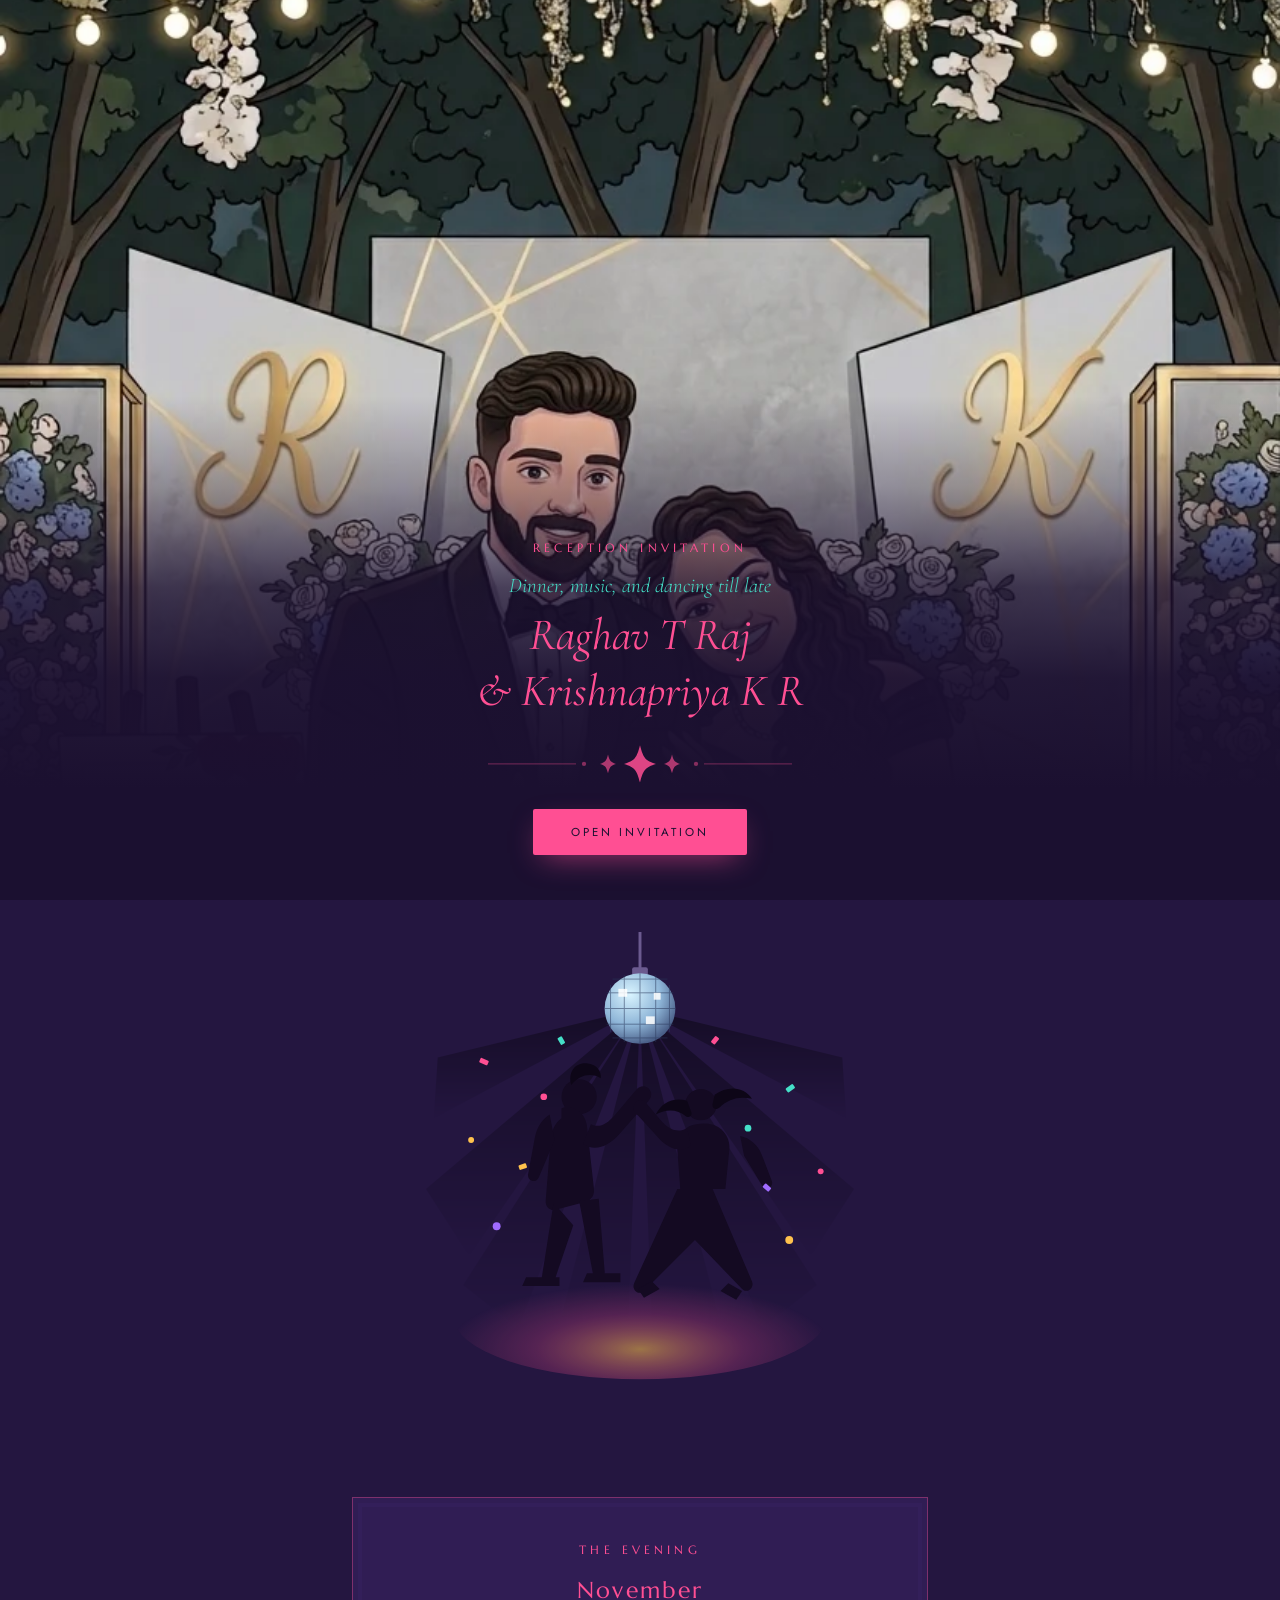
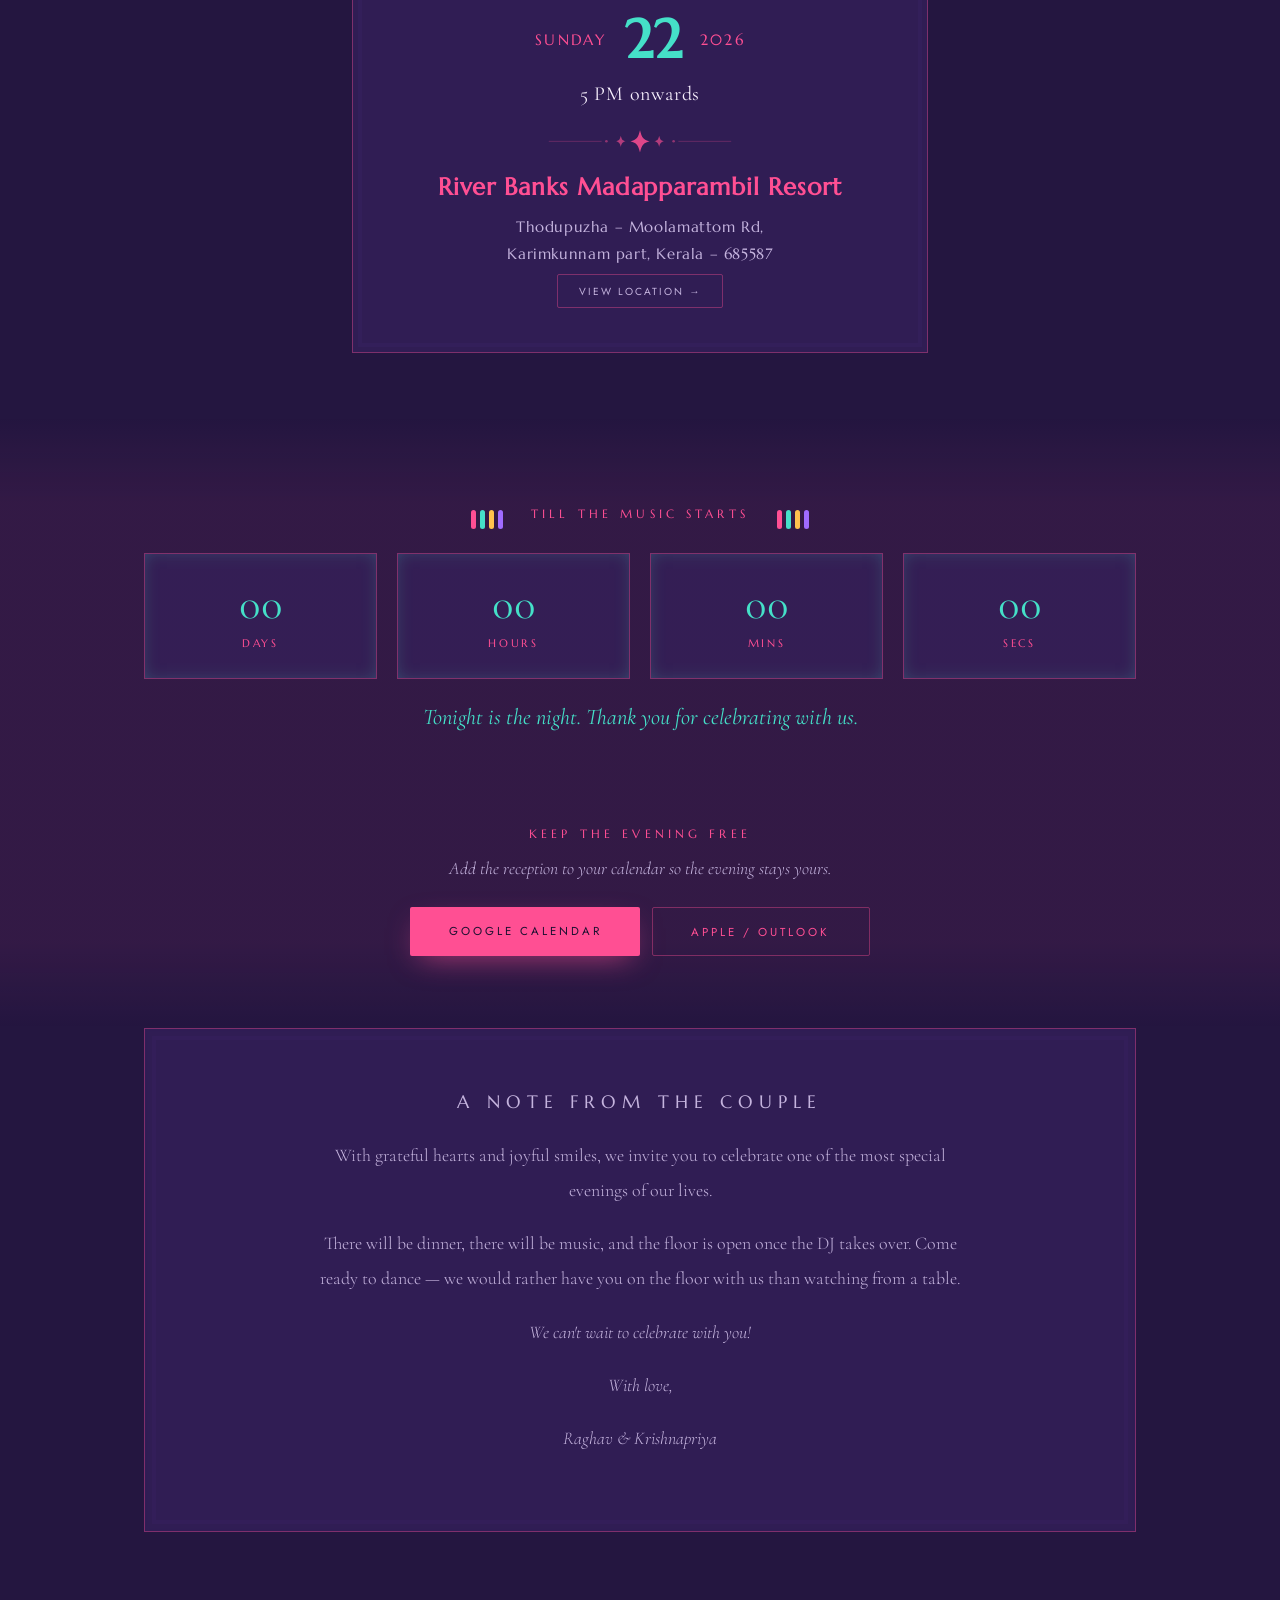
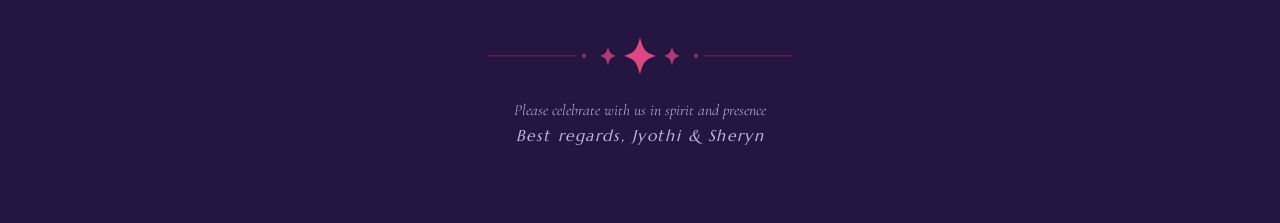
==== commit 39ac2bda: "Turn the reception into an evening The reception runs into a DJ set, so the page is now dusk where t" ====
--- a/reception-8b0696e3be/index.html
+++ b/reception-8b0696e3be/index.html
@@ -4,45 +4,92 @@
 <meta charset="utf-8" />
 <meta name="viewport" content="width=device-width, initial-scale=1" />
 <meta name="robots" content="noindex, nofollow" />
+<meta name="theme-color" content="#1b1030" />
 
 <!-- ══════════════════════════════════════════════════════════
      THE RECEPTION · Sunday 22 November 2026
      Share this link only with guests invited to the reception.
      It carries no link to the wedding page.
+
+     The evening runs into a DJ set, so this page is dusk where
+     the wedding page is daylight. The whole palette flips from
+     one line: data-theme="reception" on <html> above.
      ══════════════════════════════════════════════════════════ -->
 
 <title>Raghav &amp; Krishnapriya — Reception Invitation</title>
 <meta name="description" content="Together with our families, we warmly invite you to celebrate the joyous occasion of our wedding reception on Sunday, 22 November 2026 at River Banks Madapparambil Resort." />
 <meta property="og:type" content="website" />
 <meta property="og:title" content="Raghav T Raj &amp; Krishnapriya K R — Reception Invitation" />
-<meta property="og:description" content="Sunday, 22 November 2026 · 5 PM onwards · River Banks Madapparambil Resort, Karimkunnam." />
+<meta property="og:description" content="Sunday, 22 November 2026 · 5 PM onwards · River Banks Madapparambil Resort, Karimkunnam. Dinner, music and dancing." />
 
 <link rel="preconnect" href="https://fonts.googleapis.com" />
 <link rel="preconnect" href="https://fonts.gstatic.com" crossorigin />
 <link href="https://fonts.googleapis.com/css2?family=Marcellus&family=Cormorant+Garamond:ital,wght@0,300;0,400;0,500;0,600;1,300;1,400;1,500&family=Jost:wght@300;400;500&display=swap" rel="stylesheet" />
 <link rel="stylesheet" href="../assets/css/styles.css" />
-<link rel="icon" href="data:image/svg+xml,%3Csvg xmlns='http://www.w3.org/2000/svg' viewBox='0 0 100 100'%3E%3Ctext y='.9em' font-size='90'%3E%F0%9F%8C%B9%3C/text%3E%3C/svg%3E" />
+<link rel="icon" href="data:image/svg+xml,%3Csvg xmlns='http://www.w3.org/2000/svg' viewBox='0 0 100 100'%3E%3Ctext y='.9em' font-size='90'%3E%F0%9F%AA%A9%3C/text%3E%3C/svg%3E" />
 </head>
 <body class="is-locked">
 
-<!-- ── 1. the gate ─────────────────────────────────────── -->
-<div class="gate" id="gate">
-  <div class="gate__card">
+<!-- ══════════════════════════════════════════════════════════
+     The motifs, drawn once and reused. Every shape is
+     currentColor, so each takes the colour of whatever it
+     sits in.
+     ══════════════════════════════════════════════════════════ -->
+<svg class="sprite" aria-hidden="true" focusable="false">
+
+  <!-- mirror ball -->
+  <symbol id="m-ball" viewBox="0 0 64 88">
+    <path d="M32 0v14" stroke="currentColor" stroke-width="2.6"/>
+    <rect x="27" y="12" width="10" height="6" rx="2"/>
+    <circle cx="32" cy="50" r="30"/>
+    <g stroke="#1b1030" stroke-width="1.4" opacity=".55" fill="none">
+      <path d="M2 50h60M5 38h54M5 62h54M12 27h40M12 73h40"/>
+      <path d="M32 20v60M20 22v56M44 22v56M10 30v40M54 30v40"/>
+    </g>
+    <g fill="#ffffff" opacity=".7">
+      <rect x="14" y="34" width="8" height="8"/>
+      <rect x="40" y="56" width="8" height="8"/>
+      <rect x="44" y="34" width="6" height="6"/>
+    </g>
+  </symbol>
+
+  <!-- a burst of light off the mirror ball, used as a divider -->
+  <symbol id="m-sparkle" viewBox="0 0 240 28">
+    <path d="M6 14h66M168 14h66" stroke="currentColor" stroke-width="1" opacity=".38" fill="none"/>
+    <circle cx="78" cy="14" r="1.6" opacity=".55"/>
+    <circle cx="162" cy="14" r="1.6" opacity=".55"/>
+    <path d="M96 7c1.2 4.8 2 5.8 6 7-4 1.2-4.8 2.2-6 7-1.2-4.8-2-5.8-6-7 4-1.2 4.8-2.2 6-7z" opacity=".75"/>
+    <path d="M144 7c1.2 4.8 2 5.8 6 7-4 1.2-4.8 2.2-6 7-1.2-4.8-2-5.8-6-7 4-1.2 4.8-2.2 6-7z" opacity=".75"/>
+    <path d="M120 0c2.4 9.6 4 11.6 12 14-8 2.4-9.6 4.4-12 14-2.4-9.6-4-11.6-12-14 8-2.4 9.6-4.4 12-14z"/>
+  </symbol>
+
+</svg>
+
+<!-- ══════════════ 1. the opening card ══════════════ -->
+<!--
+  The artwork lives here, full screen. The picture is named on this
+  element, so swapping it is a one-line change. The path is
+  root-absolute on purpose: a relative url() inside a custom property
+  resolves against the stylesheet, not against this page.
+-->
+<div class="gate gate--photo" id="gate"
+     style="--photo: url('/assets/img/couple-reception.webp')">
+  <div class="gate__veil">
     <p class="eyebrow">Reception Invitation</p>
-    <p class="script">Come celebrate the evening with us</p>
+    <p class="script">Dinner, music, and dancing till late</p>
     <h1 class="gate__names">Raghav T Raj<br />&amp; Krishnapriya K R</h1>
-    <div class="rule"><span></span>&#10022;<span></span></div>
+    <svg class="motif motif--rule"><use href="#m-sparkle" /></svg>
     <button class="btn" id="openInvitation" type="button">Open Invitation</button>
   </div>
 </div>
 
-<div class="petals" id="petals" aria-hidden="true"></div>
+<div class="petals" id="petals" data-effect="confetti" aria-hidden="true"></div>
 
 <main class="page">
 
-  <img class="garland" src="../assets/img/garland-reception.svg" alt="" aria-hidden="true" />
-
-  <!-- ── 2. the invitation ─────────────────────────────── -->
+  <img class="garland" src="../assets/img/festoon-reception.svg" alt="" aria-hidden="true" />
+
+  <!-- ══════════════ 2. the invitation ══════════════ -->
   <section class="hero reveal">
     <p class="eyebrow">Wedding Reception</p>
 
@@ -62,7 +109,7 @@
       <span class="couple__name">Krishnapriya K R</span>
     </h2>
 
-    <div class="rule rule--wide"><span></span>&#10022;<span></span></div>
+    <svg class="motif motif--rule"><use href="#m-sparkle" /></svg>
 
     <p class="family">
       D/O Mr. Rajesh P R &amp; Mrs S Deepa
@@ -74,13 +121,13 @@
     <a class="scroll-cue" href="#details" aria-label="Scroll to the details"><span></span></a>
   </section>
 
-  <!-- ── the couple ─────────────────────────────────── -->
-  <section class="portrait reveal">
-    <img src="../assets/img/couple-reception.svg" width="440" height="530"
-         alt="An illustration of Raghav and Krishnapriya dressed for the reception" />
-  </section>
-
-  <!-- ── 3. the evening ────────────────────────────────── -->
+  <!-- ══════════════ 3. the dance floor ══════════════ -->
+  <section class="portrait portrait--floor reveal">
+    <img src="../assets/img/dancefloor.svg" width="440" height="470"
+         alt="A mirror ball over a dance floor, with a couple dancing beneath it" />
+  </section>
+
+  <!-- ══════════════ 4. the evening ══════════════ -->
   <section class="events" id="details">
     <div class="events__grid">
       <!--
@@ -111,7 +158,7 @@
 
         <p class="card__time">5 PM onwards</p>
 
-        <div class="rule rule--sm"><span></span>&#10022;<span></span></div>
+        <svg class="motif motif--rule motif--rule-sm"><use href="#m-sparkle" /></svg>
 
         <h3 class="card__venue">River Banks Madapparambil Resort</h3>
         <p class="card__address">
@@ -126,37 +173,40 @@
 
   <div class="band">
 
-  <!-- ── 4. countdown ──────────────────────────────────── -->
-  <section class="countdown reveal">
-    <p class="eyebrow">Happily Ever After</p>
-    <div class="countdown__grid" id="countdownGrid" role="timer">
-      <div class="unit"><span class="unit__num" data-days>00</span><span class="unit__label">Days</span></div>
-      <div class="unit"><span class="unit__num" data-hours>00</span><span class="unit__label">Hours</span></div>
-      <div class="unit"><span class="unit__num" data-mins>00</span><span class="unit__label">Mins</span></div>
-      <div class="unit"><span class="unit__num" data-secs>00</span><span class="unit__label">Secs</span></div>
-    </div>
-    <p class="countdown__done" id="countdownDone" hidden>Tonight is the night. Thank you for celebrating with us.</p>
-  </section>
-
-  <!-- ── 5. add to calendar ────────────────────────────── -->
-  <section class="calendar reveal">
-    <p class="eyebrow">Keep the Evening Free</p>
-    <p class="calendar__hint">Add the reception to your calendar so the evening stays yours.</p>
-    <div class="calendar__actions" id="calendarActions"></div>
-  </section>
+    <!-- ══════════════ 5. countdown ══════════════ -->
+    <section class="countdown reveal">
+      <p class="tuskers">
+        <span class="equalizer" aria-hidden="true"><i></i><i></i><i></i><i></i></span>
+        <span class="eyebrow">Till the Music Starts</span>
+        <span class="equalizer" aria-hidden="true"><i></i><i></i><i></i><i></i></span>
+      </p>
+      <div class="countdown__grid" id="countdownGrid" role="timer">
+        <div class="unit"><span class="unit__num" data-days>00</span><span class="unit__label">Days</span></div>
+        <div class="unit"><span class="unit__num" data-hours>00</span><span class="unit__label">Hours</span></div>
+        <div class="unit"><span class="unit__num" data-mins>00</span><span class="unit__label">Mins</span></div>
+        <div class="unit"><span class="unit__num" data-secs>00</span><span class="unit__label">Secs</span></div>
+      </div>
+      <p class="countdown__done" id="countdownDone" hidden>Tonight is the night. Thank you for celebrating with us.</p>
+    </section>
+
+    <!-- ══════════════ 6. add to calendar ══════════════ -->
+    <section class="calendar reveal">
+      <p class="eyebrow">Keep the Evening Free</p>
+      <p class="calendar__hint">Add the reception to your calendar so the evening stays yours.</p>
+      <div class="calendar__actions" id="calendarActions"></div>
+    </section>
 
   </div>
 
-  <!-- ── 6. a note from the couple ─────────────────────── -->
+  <!-- ══════════════ 7. a note from the couple ══════════════ -->
   <section class="note reveal">
     <div class="note__frame">
       <p class="eyebrow">A Note From the Couple</p>
       <p>With grateful hearts and joyful smiles, we invite you to celebrate one of
          the most special evenings of our lives.</p>
-      <p>Your love, blessings and presence mean the world to us. As we begin this
-         beautiful journey together, it would be our greatest joy to have our family
-         and friends by our side, sharing in the laughter, love and memories of this
-         unforgettable evening.</p>
+      <p>There will be dinner, there will be music, and the floor is open once the
+         DJ takes over. Come ready to dance &mdash; we would rather have you on the
+         floor with us than watching from a table.</p>
       <p class="note__accent">We can't wait to celebrate with you!</p>
       <p class="note__sign">With love,</p>
       <p class="note__couple">Raghav &amp; Krishnapriya</p>
@@ -164,6 +214,7 @@
   </section>
 
   <footer class="footer">
+    <svg class="motif motif--rule"><use href="#m-sparkle" /></svg>
     <p>Please celebrate with us in spirit and presence</p>
     <p class="footer__regards">Best regards, Jyothi &amp; Sheryn</p>
   </footer>
--- a/assets/css/styles.css
+++ b/assets/css/styles.css
@@ -38,14 +38,26 @@
   --grain: url("data:image/svg+xml,%3Csvg xmlns='http://www.w3.org/2000/svg' width='180' height='180'%3E%3Cfilter id='n'%3E%3CfeTurbulence type='fractalNoise' baseFrequency='.85' numOctaves='3'/%3E%3C/filter%3E%3Crect width='100%25' height='100%25' filter='url(%23n)' opacity='.2'/%3E%3C/svg%3E");
 }
 
+/* The reception runs into the evening and finishes with a DJ, so its
+   palette is dusk rather than daylight: a deep plum page lit by the
+   colours a dance floor throws. Every token the layout already uses is
+   redefined here, which is why the same markup comes out dark. */
 [data-theme="reception"] {
-  --cream:   #fdf9f8;
-  --cream-2: #faf0ee;
-  --cream-3: #f4e4e2;
-  --wash-1:  #fffcfb;
-  --wash-2:  #fdf1ef;
-  --wash-3:  #f8e6e4;
-  --petal:   #e9a7ae;
+  --cream:   #1b1030;
+  --cream-2: #241640;
+  --cream-3: #2c1a4d;
+  --wash-1:  #35215c;
+  --wash-2:  #3d2059;
+  --wash-3:  #291748;
+
+  --ink:       #f7effd;
+  --muted:     #c5b4de;
+  --crimson:   #ff4f93;
+  --crimson-d: #ff82b4;
+  --green:     #45e0c8;
+  --petal:     #ffc24d;
+  --gold-lamp: #ffc24d;
+  --line:      rgba(255, 79, 147, .38);
 }
 
 *, *::before, *::after { box-sizing: border-box; }
@@ -311,7 +323,9 @@
   background-repeat: no-repeat;
 }
 
-/* The veil sits under them, never across them. */
+/* The veil sits under them, never across them. It is mixed from the
+   page's own base colour, so it comes out cream on the wedding and
+   plum on the reception without either page saying so. */
 .gate__veil {
   position: relative;
   grid-row: 2;
@@ -319,10 +333,10 @@
   text-align: center;
   background: linear-gradient(
     180deg,
-    rgba(253, 251, 247, 0) 0%,
-    rgba(253, 251, 247, .30) 18%,
-    rgba(252, 248, 241, .80) 38%,
-    rgba(250, 246, 238, .96) 56%,
+    color-mix(in srgb, var(--cream) 0%,  transparent) 0%,
+    color-mix(in srgb, var(--cream) 32%, transparent) 18%,
+    color-mix(in srgb, var(--cream) 80%, transparent) 38%,
+    color-mix(in srgb, var(--cream) 96%, transparent) 56%,
     var(--cream) 78%
   );
 }
@@ -355,6 +369,14 @@
 }
 
 .motif--lamp-lg { height: clamp(3.4rem, 9vw, 4.6rem); }
+
+.motif--ball {
+  width: auto;
+  height: clamp(3.2rem, 9vw, 4.2rem);
+  aspect-ratio: 64 / 88;
+  color: #9fc4e4;
+  margin-bottom: 1rem;
+}
 
 .motif--rule {
   width: min(20rem, 72%);
@@ -749,6 +771,72 @@
       transparent);
 }
 
+/* ── the reception's evening ───────────────────────────── */
+
+/* The grain reads as dust on a dark page, so ease it off. */
+[data-theme="reception"] body::after { opacity: .14; }
+
+/* Dark ink on the bright button, and a glow where a shadow would
+   simply vanish against the plum. */
+[data-theme="reception"] .btn {
+  color: #1b1030;
+  box-shadow: 0 10px 30px -10px rgba(255, 79, 147, .65);
+}
+
+[data-theme="reception"] .btn:hover,
+[data-theme="reception"] .btn:focus-visible {
+  box-shadow: 0 16px 38px -12px rgba(255, 79, 147, .8);
+}
+
+[data-theme="reception"] .btn--ghost {
+  color: var(--crimson);
+  box-shadow: none;
+}
+
+[data-theme="reception"] .card:hover {
+  box-shadow: 0 24px 60px -28px rgba(255, 79, 147, .55);
+}
+
+[data-theme="reception"] .unit {
+  box-shadow: inset 0 0 28px -18px rgba(69, 224, 200, .9);
+}
+
+/* The dance floor, given more room than a portrait. */
+.portrait--floor img { width: min(27rem, 84vw); }
+
+/* Four bars keeping time either side of the heading. */
+.equalizer {
+  display: flex;
+  align-items: flex-end;
+  gap: 4px;
+  height: 2rem;
+}
+
+.equalizer i {
+  display: block;
+  width: 5px;
+  height: 60%;
+  border-radius: 2.5px;
+  background: var(--crimson);
+  animation: bounce 1.1s ease-in-out infinite;
+}
+
+.equalizer i:nth-child(2) { background: var(--green);   animation-delay: .16s; }
+.equalizer i:nth-child(3) { background: var(--petal);   animation-delay: .32s; }
+.equalizer i:nth-child(4) { background: #a06bff;        animation-delay: .48s; }
+
+/* ── petals, and the confetti that replaces them ───────── */
+
+.confetti {
+  position: absolute;
+  top: -8vh;
+  border-radius: 1px;
+  opacity: .9;
+  animation: fall linear infinite;
+}
+
+.confetti--round { border-radius: 50%; }
+
 /* ── petals ────────────────────────────────────────────── */
 
 .petals {
@@ -796,6 +884,11 @@
   100% { transform: translate3d(var(--drift, 6vw), 112vh, 0) rotate(540deg); }
 }
 
+@keyframes bounce {
+  0%, 100% { height: 35%; }
+  50%      { height: 100%; }
+}
+
 @media (prefers-reduced-motion: reduce) {
   html { scroll-behavior: auto; }
   .reveal { opacity: 1; transform: none; transition: none; }
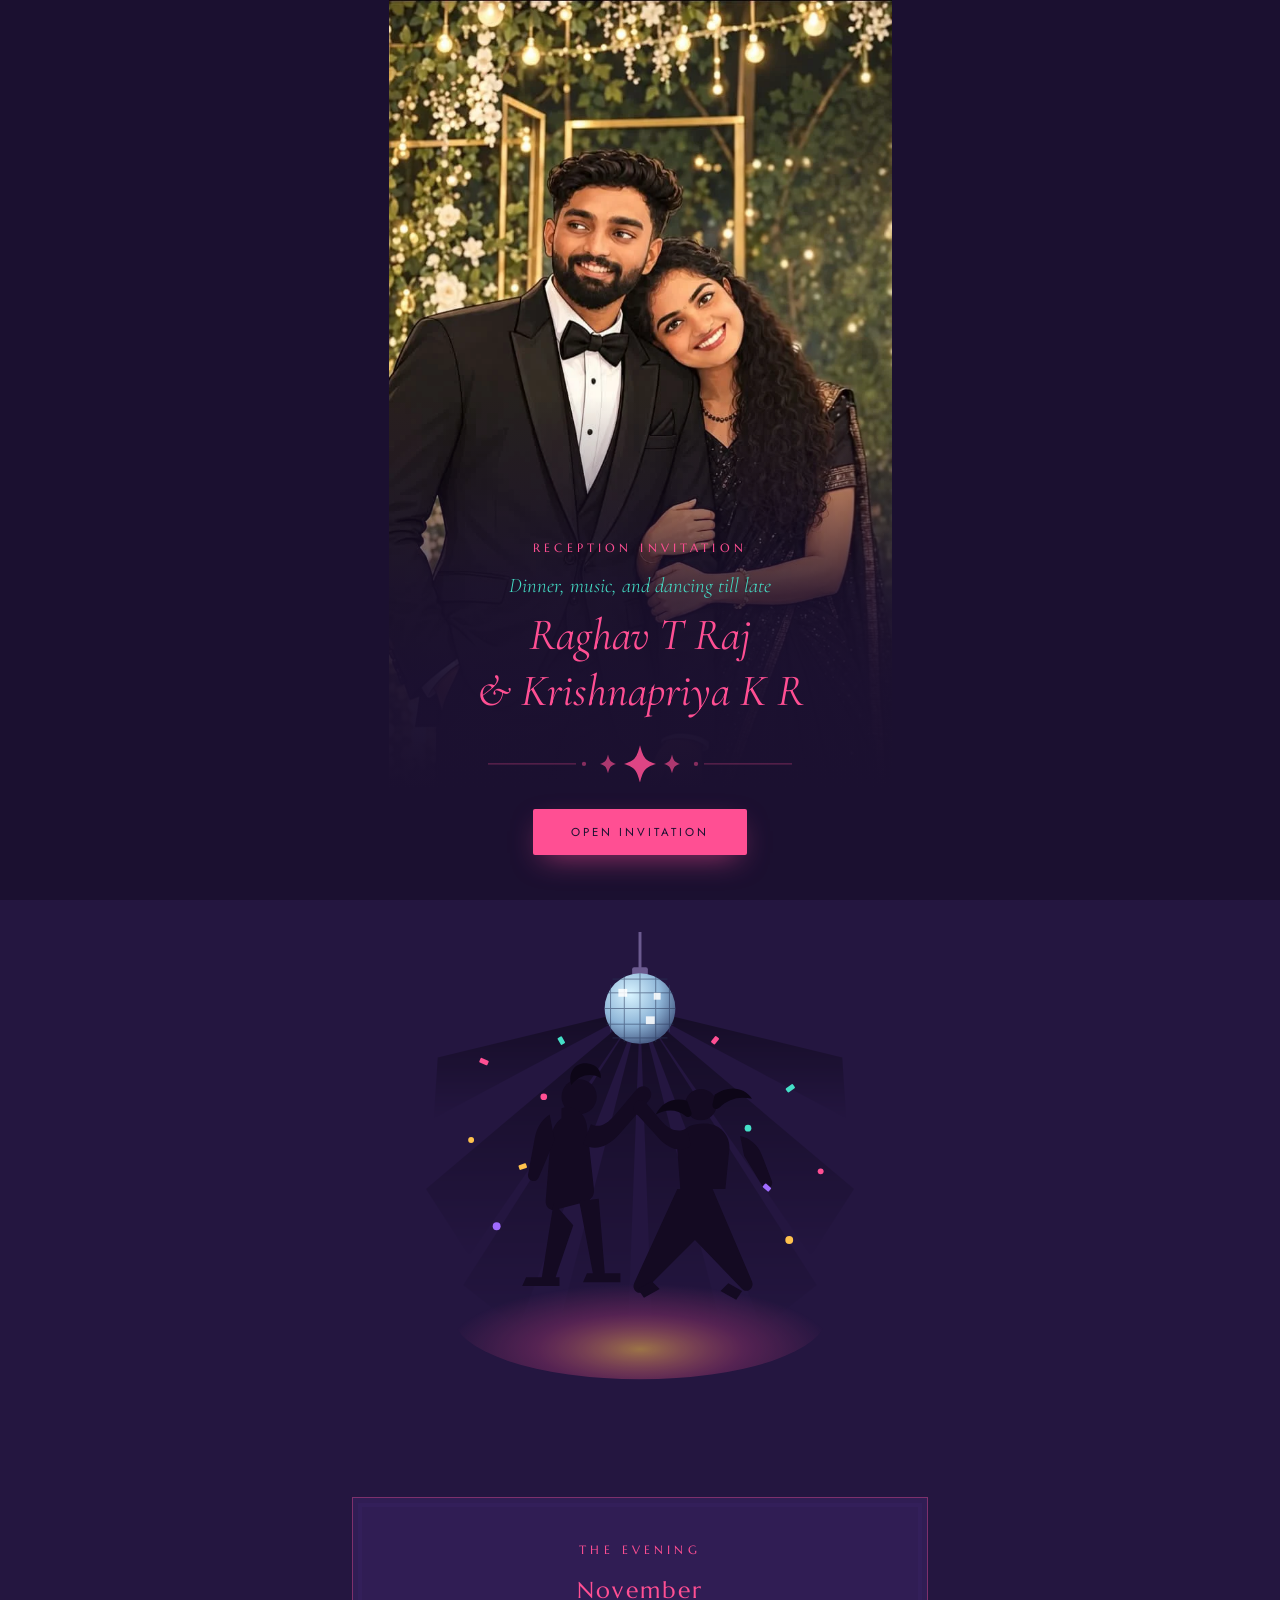
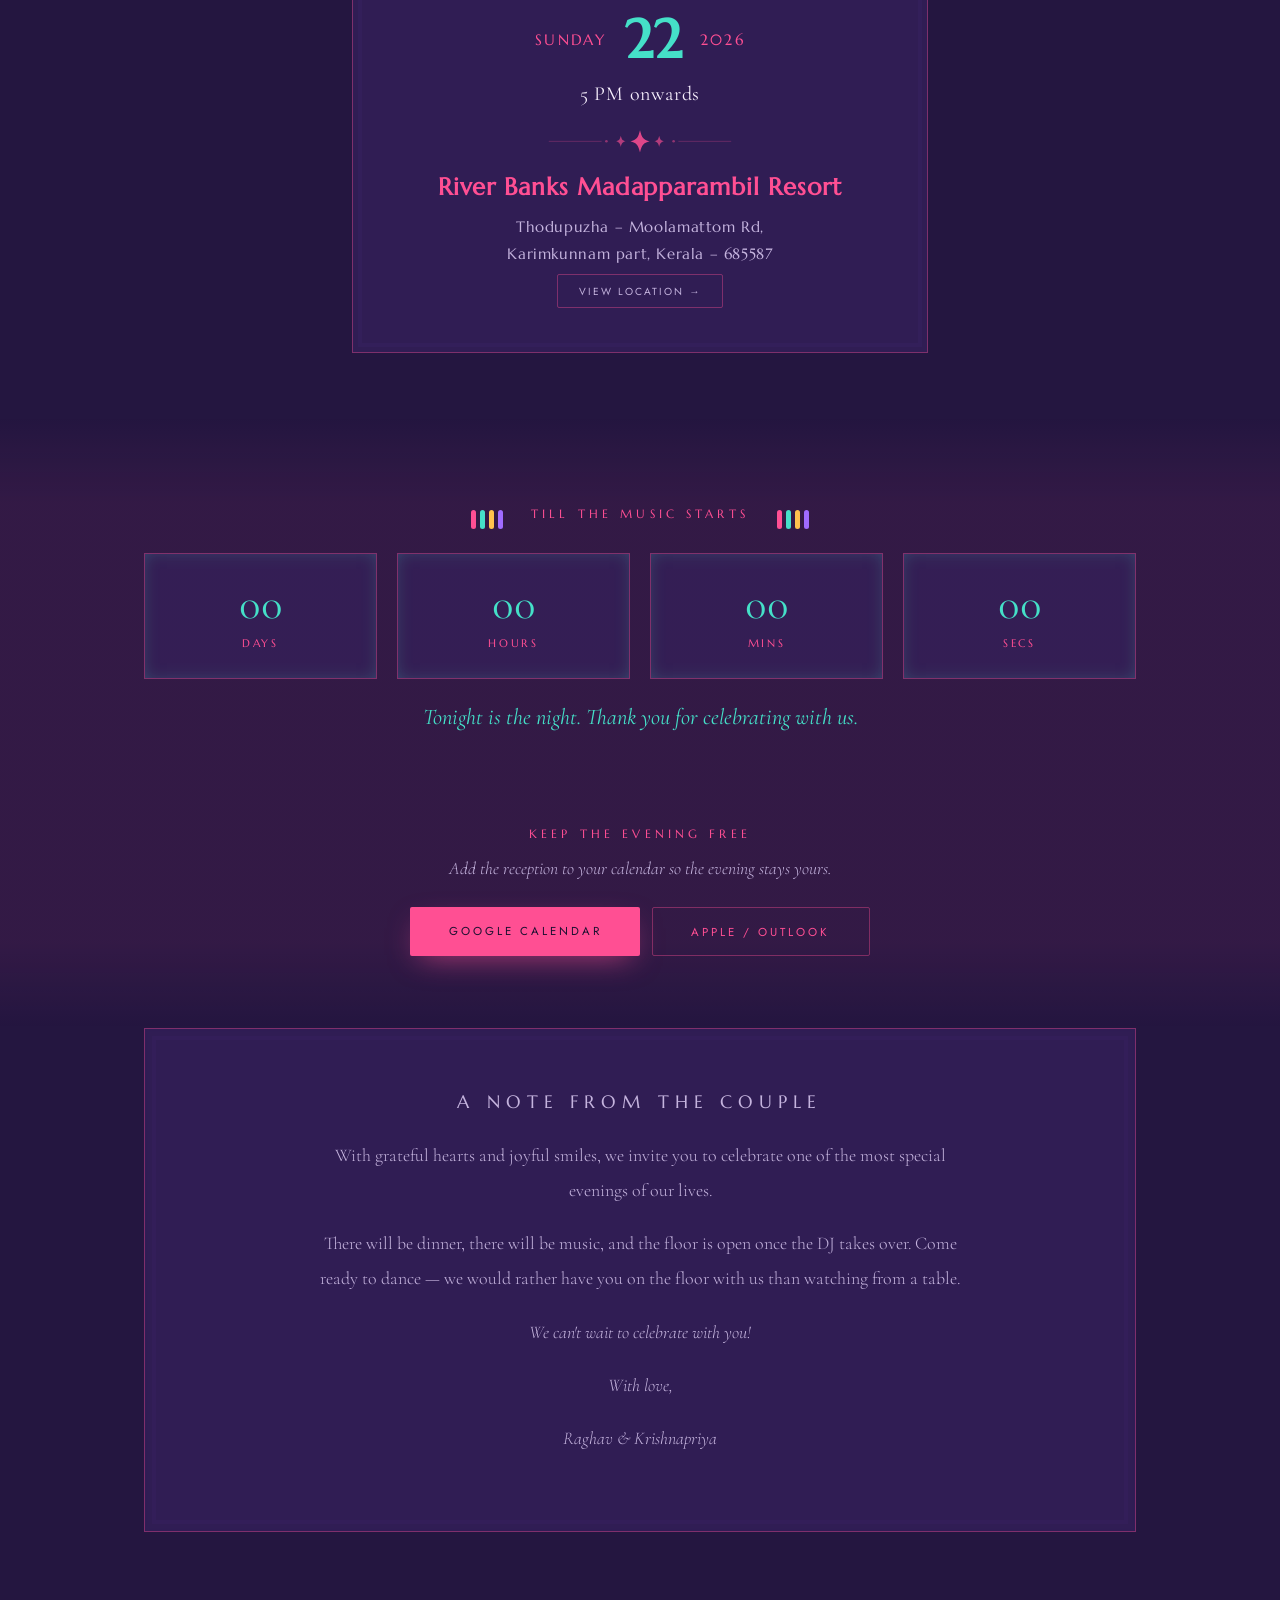
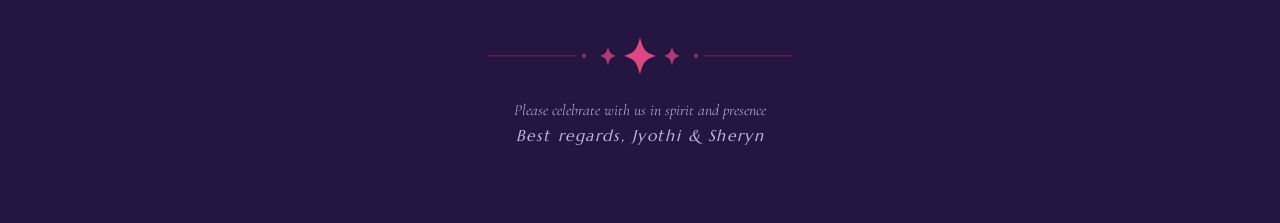
==== commit a27b8146: "Swap the reception artwork, and frame tall pictures properly Replaces the reception opening screen's" ====
--- a/reception-8b0696e3be/index.html
+++ b/reception-8b0696e3be/index.html
@@ -72,7 +72,7 @@
   root-absolute on purpose: a relative url() inside a custom property
   resolves against the stylesheet, not against this page.
 -->
-<div class="gate gate--photo" id="gate"
+<div class="gate gate--photo gate--tall" id="gate"
      style="--photo: url('/assets/img/couple-reception.webp')">
   <div class="gate__veil">
     <p class="eyebrow">Reception Invitation</p>
--- a/assets/css/styles.css
+++ b/assets/css/styles.css
@@ -318,9 +318,26 @@
   inset: 0;
   background-image: var(--photo);
   background-size: cover;
-  /* high enough that both their faces clear the veil */
-  background-position: center 8%;
+  /* Both pictures put the couple in their upper third. On a wide screen
+     a tall portrait has to scale up a long way to cover, which drops their
+     faces towards the veil — holding the frame at 20% keeps them above it. */
+  background-position: center 20%;
   background-repeat: no-repeat;
+}
+
+/* On a screen wider than it is tall, covering with a tall portrait means
+   scaling it so far that the couple fills the frame and the veil ends up
+   across their faces. Fit it by height instead and let the page's own
+   colour hold the sides — the picture stays whole, and they stay clear.
+   A near-square picture still crops well and keeps cover, so only a tall
+   one opts in, with .gate--tall. */
+@media (min-aspect-ratio: 1/1) {
+  .gate--tall::before {
+    background-size: auto 116%;
+    background-position: center top;
+  }
+
+  .gate__veil { padding-top: clamp(2.5rem, 7vh, 4.5rem); }
 }
 
 /* The veil sits under them, never across them. It is mixed from the
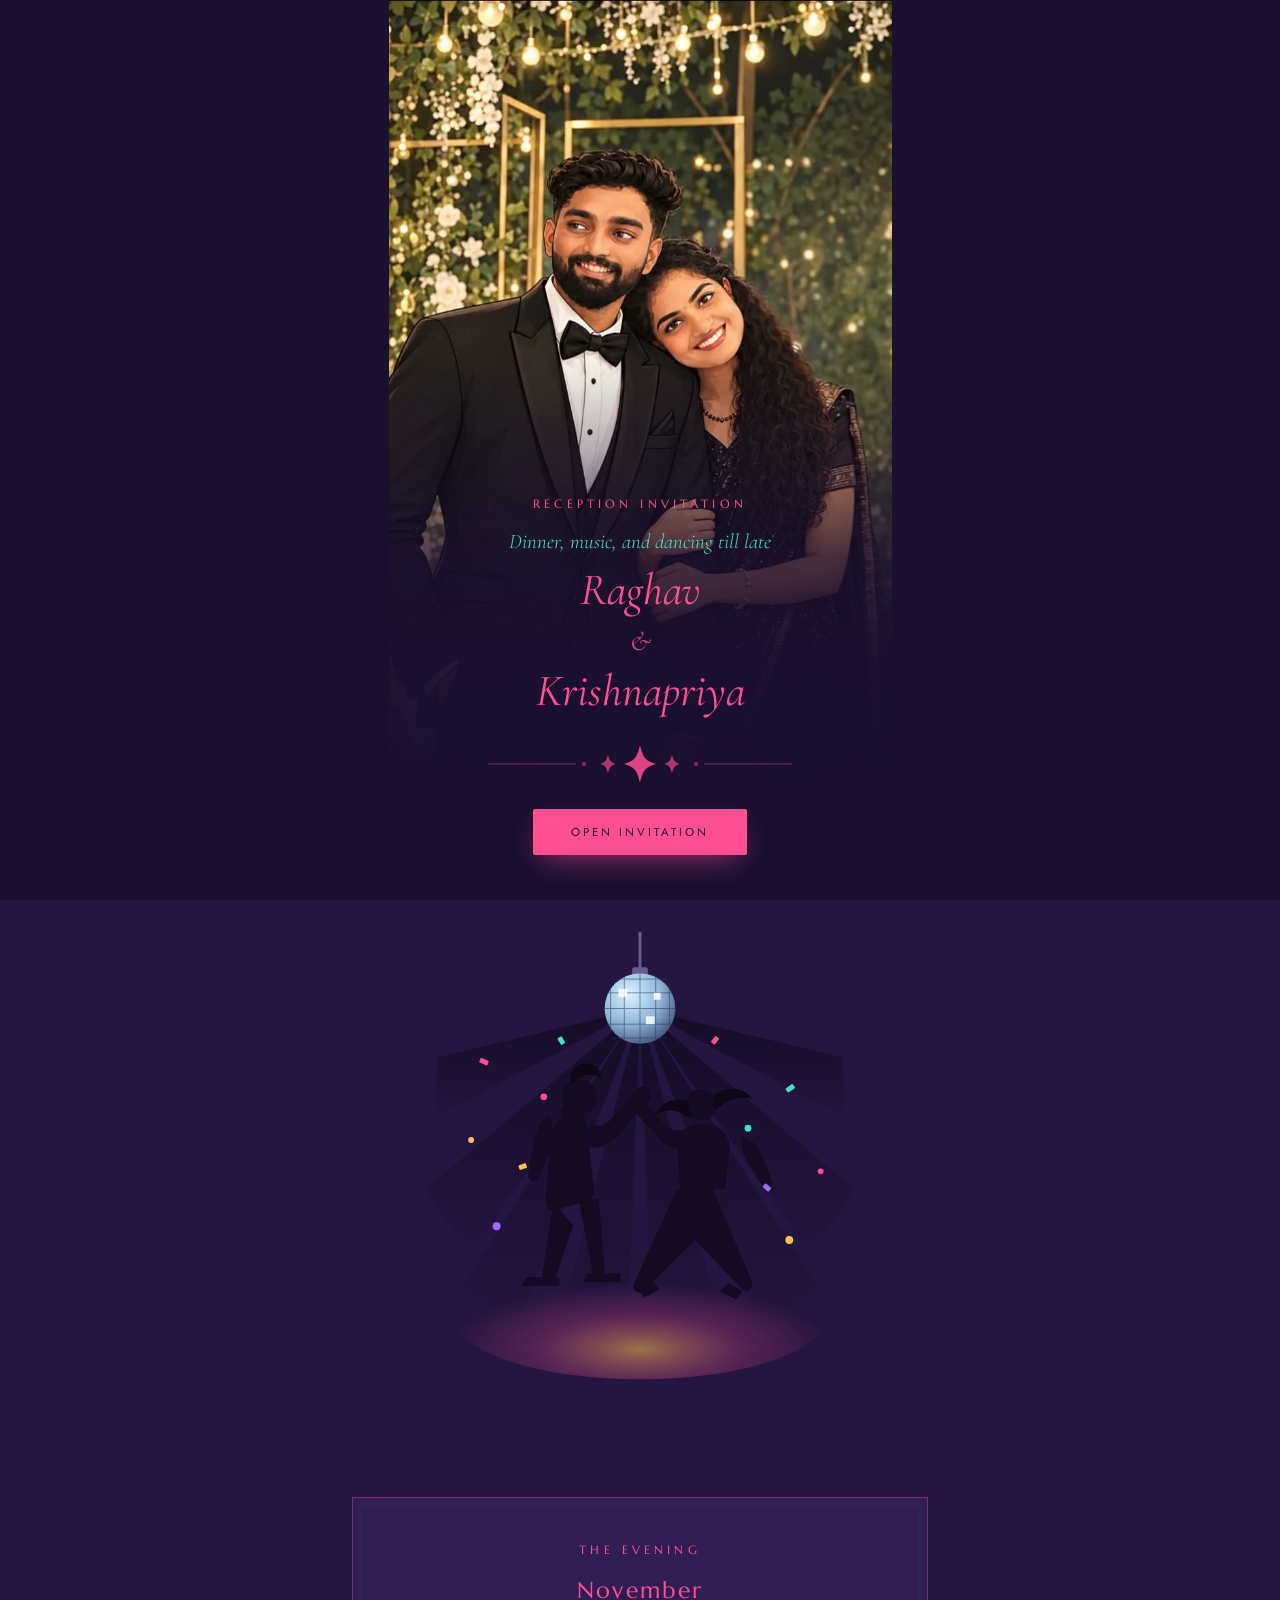
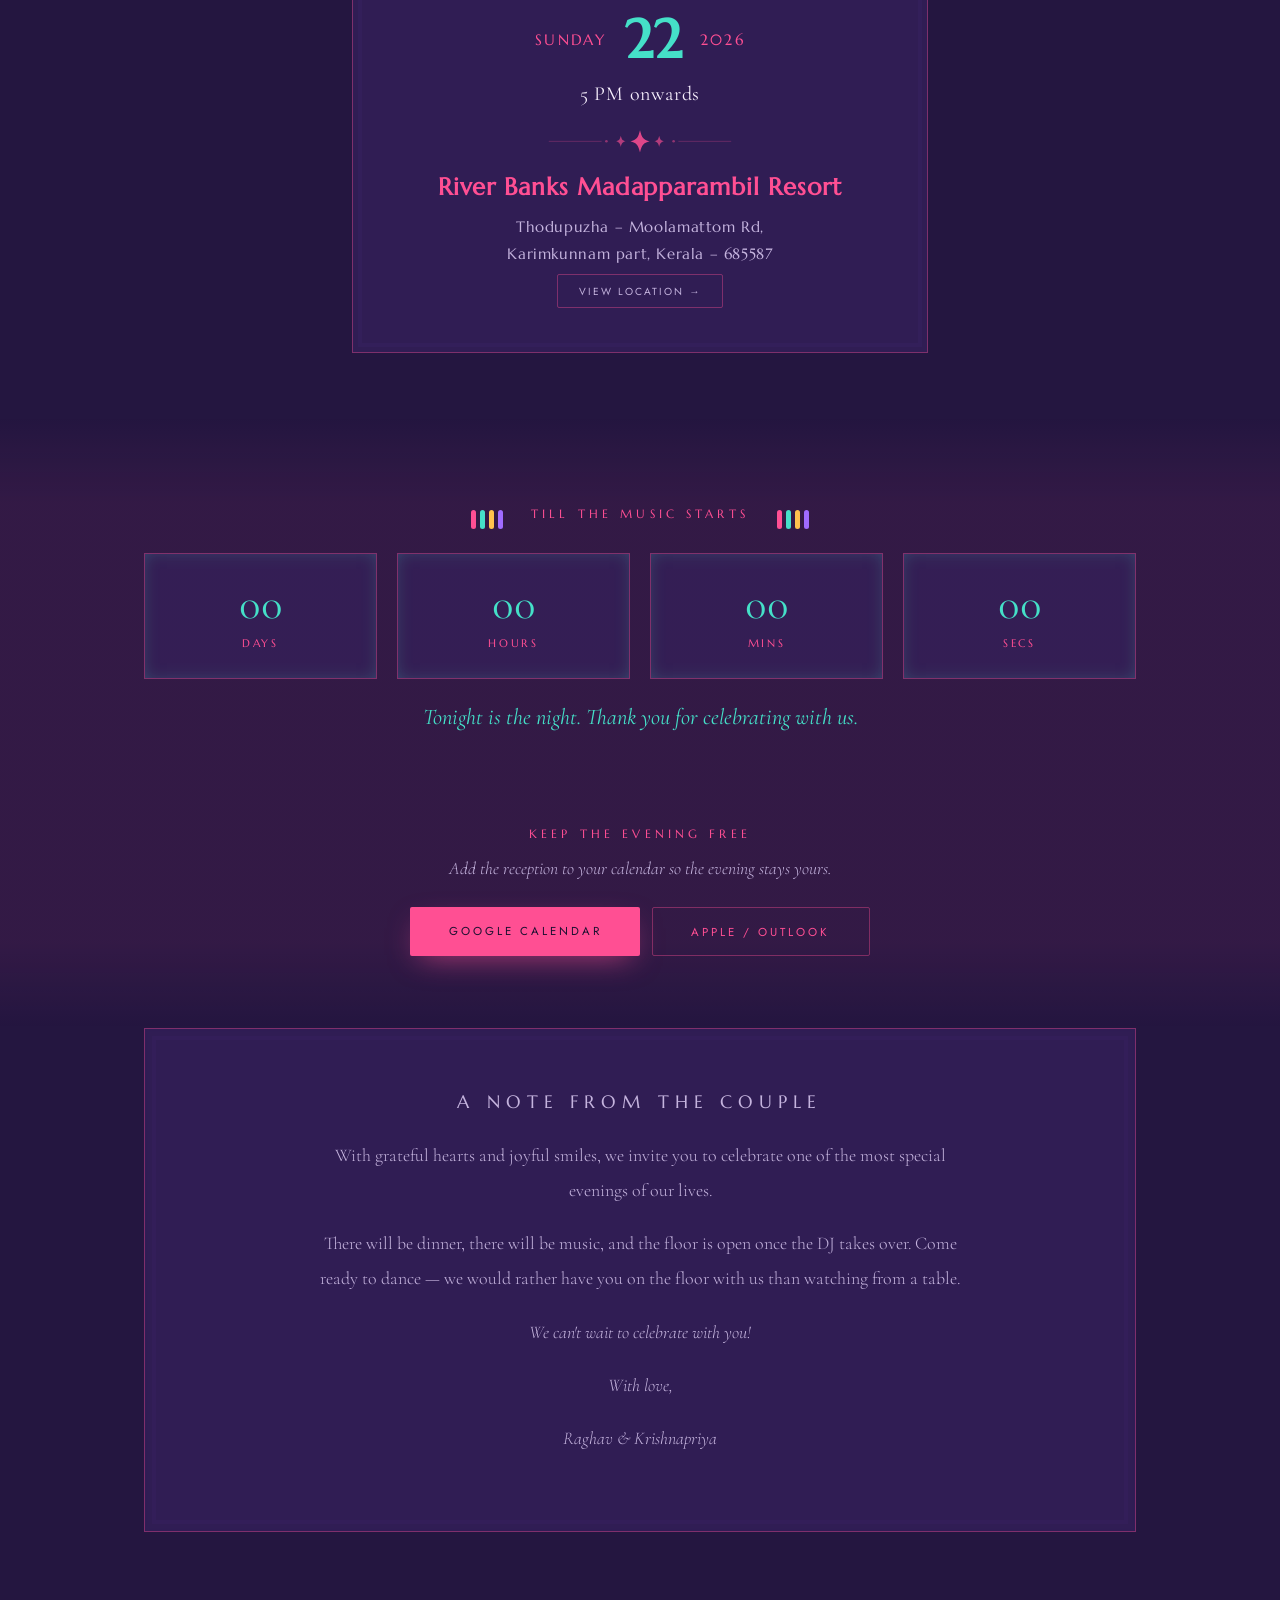
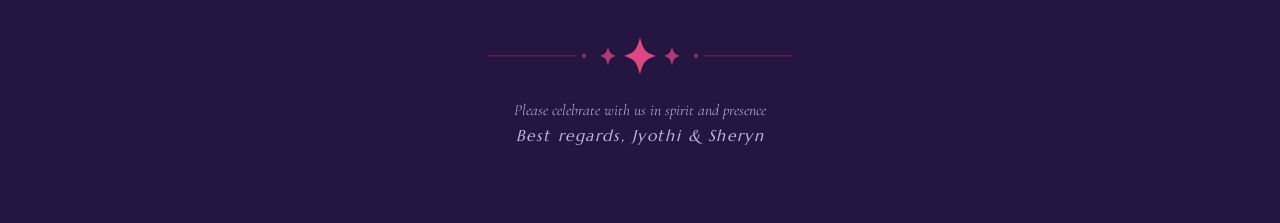
==== commit e4ccb3ff: "Add the bride-side wedding card, and settle how the names are set The same ceremony now has a card f" ====
--- a/reception-8b0696e3be/index.html
+++ b/reception-8b0696e3be/index.html
@@ -19,7 +19,7 @@
 <title>Raghav &amp; Krishnapriya — Reception Invitation</title>
 <meta name="description" content="Together with our families, we warmly invite you to celebrate the joyous occasion of our wedding reception on Sunday, 22 November 2026 at River Banks Madapparambil Resort." />
 <meta property="og:type" content="website" />
-<meta property="og:title" content="Raghav T Raj &amp; Krishnapriya K R — Reception Invitation" />
+<meta property="og:title" content="Raghav &amp; Krishnapriya — Reception Invitation" />
 <meta property="og:description" content="Sunday, 22 November 2026 · 5 PM onwards · River Banks Madapparambil Resort, Karimkunnam. Dinner, music and dancing." />
 
 <link rel="preconnect" href="https://fonts.googleapis.com" />
@@ -77,7 +77,11 @@
   <div class="gate__veil">
     <p class="eyebrow">Reception Invitation</p>
     <p class="script">Dinner, music, and dancing till late</p>
-    <h1 class="gate__names">Raghav T Raj<br />&amp; Krishnapriya K R</h1>
+    <h1 class="gate__names">
+      <span class="gate__name">Raghav</span>
+      <span class="gate__amp">&amp;</span>
+      <span class="gate__name">Krishnapriya</span>
+    </h1>
     <svg class="motif motif--rule"><use href="#m-sparkle" /></svg>
     <button class="btn" id="openInvitation" type="button">Open Invitation</button>
   </div>
@@ -104,9 +108,9 @@
     </p>
 
     <h2 class="couple">
-      <span class="couple__name">Raghav T Raj</span>
+      <span class="couple__name">Raghav</span>
       <span class="couple__amp">&amp;</span>
-      <span class="couple__name">Krishnapriya K R</span>
+      <span class="couple__name">Krishnapriya</span>
     </h2>
 
     <svg class="motif motif--rule"><use href="#m-sparkle" /></svg>
@@ -139,7 +143,7 @@
       <article class="card reveal"
                data-event
                data-countdown="true"
-               data-title="Wedding Reception — Raghav T Raj &amp; Krishnapriya K R"
+               data-title="Wedding Reception — Raghav &amp; Krishnapriya"
                data-start="2026-11-22T17:00"
                data-end="2026-11-22T21:00"
                data-tz="+05:30"
--- a/assets/css/styles.css
+++ b/assets/css/styles.css
@@ -26,10 +26,9 @@
   --gold-lamp: #c08a2e;
   --line:      rgba(184, 48, 76, .28);
 
-  --display:   "Marcellus", "Cormorant Garamond", Georgia, serif;
-  --serif:     "Cormorant Garamond", Georgia, "Times New Roman", serif;
-  --sans:      "Jost", "Helvetica Neue", Arial, sans-serif;
-  --malayalam: "Noto Serif Malayalam", "Cormorant Garamond", serif;
+  --display: "Marcellus", "Cormorant Garamond", Georgia, serif;
+  --serif:   "Cormorant Garamond", Georgia, "Times New Roman", serif;
+  --sans:    "Jost", "Helvetica Neue", Arial, sans-serif;
 
   --measure: 62rem;
   --ease: cubic-bezier(.22, .61, .36, 1);
@@ -290,8 +289,13 @@
   animation: rise 1.1s var(--ease) both;
 }
 
+/* The two names stack, with whatever joins them centred on its own
+   line — never tucked against the second name. */
 .gate__names {
   margin: .4rem 0 0;
+  display: flex;
+  flex-direction: column;
+  align-items: center;
   font-family: var(--serif);
   font-style: italic;
   font-weight: 400;
@@ -299,6 +303,13 @@
   line-height: 1.25;
   color: var(--crimson);
 }
+
+.gate__amp {
+  font-size: .62em;
+  line-height: 1.6;
+  opacity: .85;
+}
+
 
 /* The opening card carrying the artwork full screen.
    The picture is named on the element itself, as --photo, so
@@ -430,16 +441,6 @@
 
 .tuskers .eyebrow { margin: 0; }
 
-/* ── Malayalam ─────────────────────────────────────────── */
-
-.malayalam {
-  margin: .1rem 0 .3rem;
-  font-family: var(--malayalam);
-  font-weight: 400;
-  font-size: clamp(1rem, 3vw, 1.25rem);
-  line-height: 1.7;
-  color: var(--green);
-}
 
 /* ── 2. hero ───────────────────────────────────────────── */
 
@@ -731,6 +732,9 @@
 
 .holding__names {
   margin: .4rem 0 0;
+  display: flex;
+  flex-direction: column;
+  align-items: center;
   font-family: var(--serif);
   font-style: italic;
   font-weight: 400;
